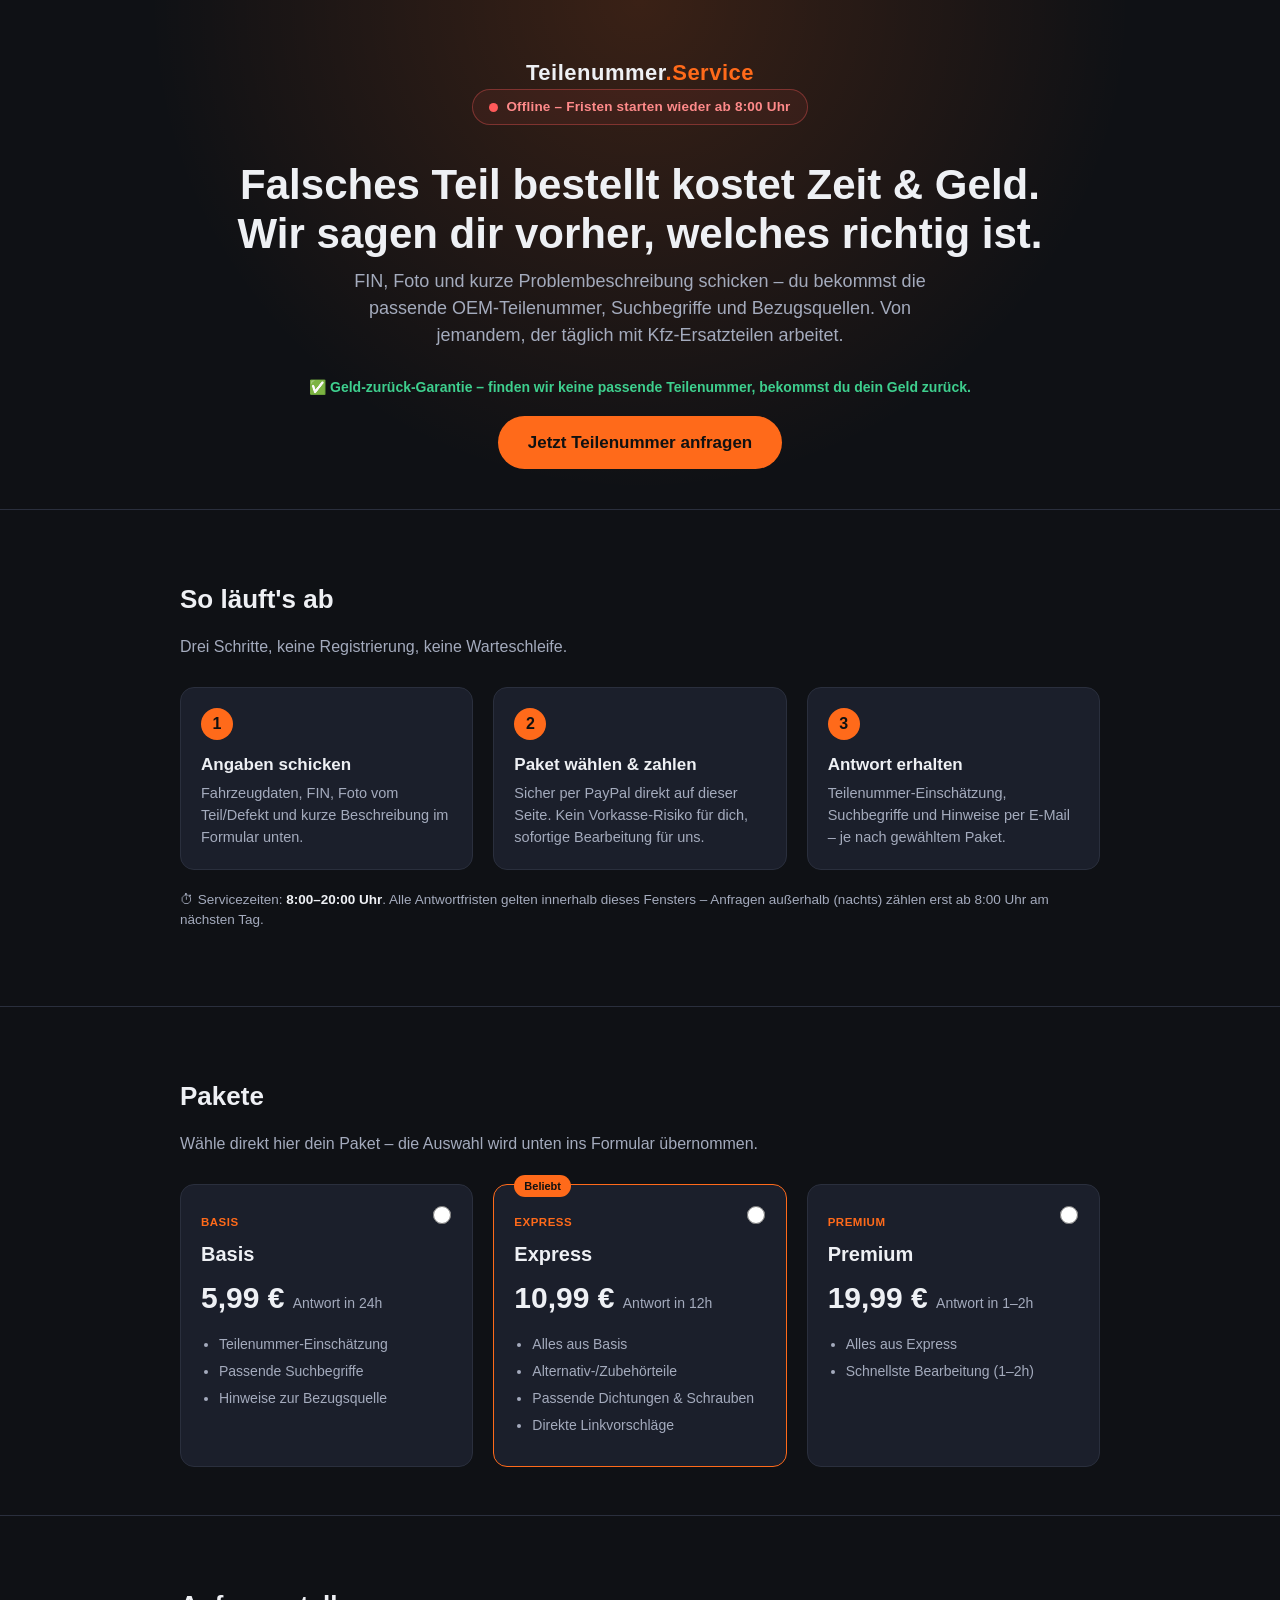
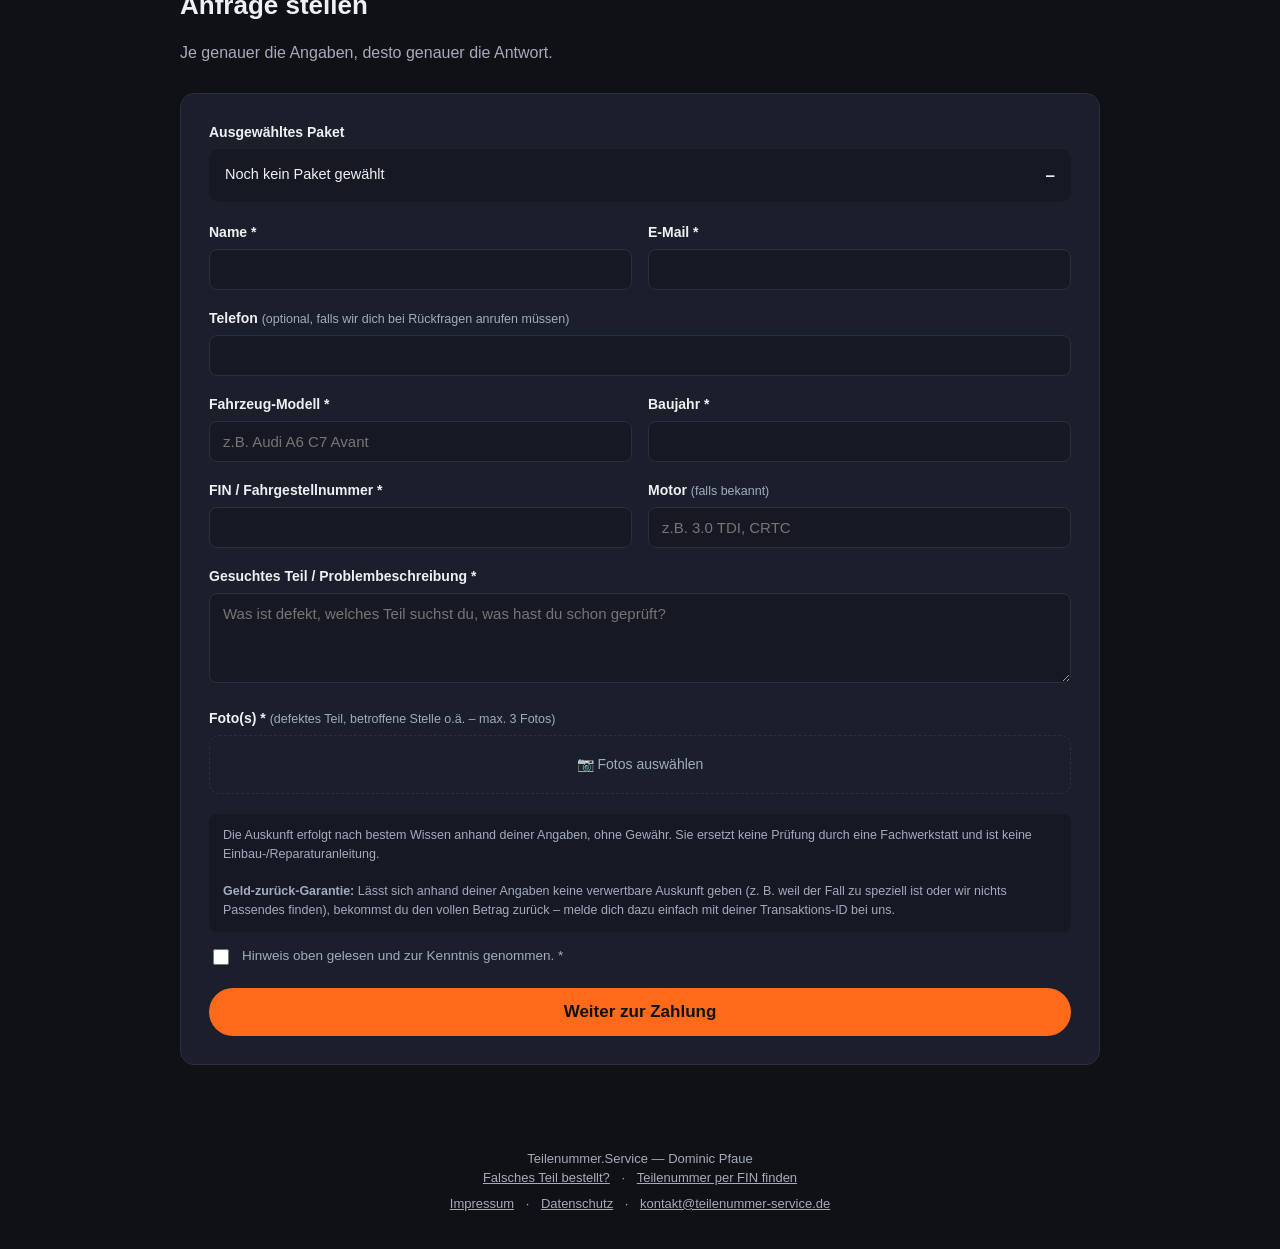
==== index.html @ 64b0e737 "Fix CLS: Status-Badge-Text sofort synchron setzen statt Platzhalter+Nachladen" ====
<!DOCTYPE html>
<html lang="de">
<head>
<meta charset="UTF-8">
<meta name="viewport" content="width=device-width, initial-scale=1.0">
<title>Kfz-Ersatzteilnummer finden per FIN & Foto | Teilenummer.Service</title>
<meta name="description" content="Falsches Teil bestellt? Schick FIN, Foto und Problembeschreibung – wir ermitteln deine passende Kfz-Ersatzteilnummer, ab 5,99€, mit Geld-zurück-Garantie.">
<link rel="canonical" href="https://teilenummer-service.de/">
<meta property="og:type" content="website">
<meta property="og:locale" content="de_DE">
<meta property="og:url" content="https://teilenummer-service.de/">
<meta property="og:title" content="Kfz-Ersatzteilnummer finden per FIN & Foto | Teilenummer.Service">
<meta property="og:description" content="Falsches Teil bestellt? Schick FIN, Foto und Problembeschreibung – wir ermitteln deine passende Kfz-Ersatzteilnummer, ab 5,99€, mit Geld-zurück-Garantie.">
<script type="application/ld+json">
{
  "@context": "https://schema.org",
  "@type": "Service",
  "serviceType": "Kfz-Ersatzteilnummer-Beratung",
  "name": "Teilenummer.Service",
  "description": "Ermittlung der passenden Kfz-Ersatzteilnummer anhand Fahrgestellnummer (FIN), Foto und Problembeschreibung.",
  "provider": {
    "@type": "Organization",
    "name": "Teilenummer.Service",
    "url": "https://teilenummer-service.de/",
    "email": "kontakt@teilenummer-service.de"
  },
  "areaServed": "DE",
  "audience": {
    "@type": "Audience",
    "audienceType": "Fahrzeughalter, Hobbyschrauber, Werkstätten"
  },
  "offers": [
    {
      "@type": "Offer",
      "name": "Basis",
      "price": "5.99",
      "priceCurrency": "EUR",
      "description": "Teilenummer-Einschätzung, Suchbegriffe, Hinweise zur Bezugsquelle. Antwort in 24h."
    },
    {
      "@type": "Offer",
      "name": "Express",
      "price": "10.99",
      "priceCurrency": "EUR",
      "description": "Zusätzlich Alternativ-/Zubehörteile, passende Dichtungen & Schrauben, Linkvorschläge. Antwort in 12h."
    },
    {
      "@type": "Offer",
      "name": "Premium",
      "price": "19.99",
      "priceCurrency": "EUR",
      "description": "Wie Express, schnellste Bearbeitung in 1–2h."
    }
  ]
}
</script>
<style>
  :root{
    --bg:#0f1115; --bg-alt:#161923; --card:#1b1f2b; --border:#2a2f3d;
    --text:#eef0f4; --text-dim:#a4abbd; --accent:#ff6a1a; --accent-dark:#e35a10;
    --ok:#3ecf8e; --radius:14px;
    font-family:-apple-system,BlinkMacSystemFont,"Segoe UI",Roboto,Helvetica,Arial,sans-serif;
  }
  *{box-sizing:border-box;}
  html{scroll-behavior:smooth;}
  body{margin:0;background:var(--bg);color:var(--text);line-height:1.5;}
  a{color:var(--accent);}
  .wrap{max-width:960px;margin:0 auto;padding:0 20px;}
  header.hero{padding:56px 0 40px;text-align:center;background:
    radial-gradient(circle at 50% 0%, rgba(255,106,26,0.18), transparent 60%);}
  .logo{font-weight:800;font-size:22px;letter-spacing:.5px;}
  .logo span{color:var(--accent);}
  h1{font-size:clamp(28px,5vw,42px);margin:18px 0 10px;line-height:1.15;}
  .hero p.sub{color:var(--text-dim);font-size:18px;max-width:600px;margin:0 auto 28px;}
  .cta-btn{display:inline-block;background:var(--accent);color:#111;font-weight:700;
    padding:14px 30px;border-radius:999px;text-decoration:none;font-size:17px;
    border:none;cursor:pointer;transition:background .15s;}
  .cta-btn:hover{background:var(--accent-dark);}
  .status-badge{display:inline-flex;align-items:center;gap:8px;background:var(--bg-alt);
    border:1px solid var(--border);border-radius:999px;padding:7px 16px;font-size:13.5px;
    font-weight:700;margin-bottom:18px;letter-spacing:.2px;}
  .status-badge .dot{width:9px;height:9px;border-radius:50%;background:#666;flex-shrink:0;}
  .status-badge.online{color:var(--ok);border-color:rgba(62,207,142,.4);background:rgba(62,207,142,.08);}
  .status-badge.online .dot{background:var(--ok);box-shadow:0 0 0 3px rgba(62,207,142,.25);}
  .status-badge.offline{color:#ff8a8a;border-color:rgba(255,90,90,.35);background:rgba(255,90,90,.07);}
  .status-badge.offline .dot{background:#ff5a5a;}
  section{padding:48px 0;border-top:1px solid var(--border);}
  h2{font-size:26px;margin-bottom:6px;}
  .lead{color:var(--text-dim);margin-bottom:28px;}
  .steps{display:grid;grid-template-columns:repeat(3,1fr);gap:20px;}
  .step{background:var(--card);border:1px solid var(--border);border-radius:var(--radius);padding:20px;}
  .step .num{display:inline-flex;align-items:center;justify-content:center;width:32px;height:32px;
    border-radius:50%;background:var(--accent);color:#111;font-weight:800;margin-bottom:12px;}
  .step h3{margin:0 0 6px;font-size:17px;}
  .step p{margin:0;color:var(--text-dim);font-size:14.5px;}
  .pricing{display:grid;grid-template-columns:repeat(3,1fr);gap:20px;}
  .plan{background:var(--card);border:1px solid var(--border);border-radius:var(--radius);
    padding:24px 20px;cursor:pointer;position:relative;transition:border-color .15s,transform .1s;}
  .plan:hover{transform:translateY(-2px);}
  .plan.selected{border-color:var(--accent);box-shadow:0 0 0 1px var(--accent);}
  .plan input{position:absolute;top:18px;right:18px;width:18px;height:18px;accent-color:var(--accent);}
  .plan .badge{display:inline-block;font-size:11.5px;font-weight:700;color:var(--accent);
    text-transform:uppercase;letter-spacing:.5px;margin-bottom:8px;}
  .plan h3{margin:0 0 4px;font-size:20px;}
  .plan .price{font-size:30px;font-weight:800;margin:6px 0 14px;}
  .plan .price small{font-size:14px;font-weight:500;color:var(--text-dim);}
  .plan ul{margin:0;padding-left:18px;color:var(--text-dim);font-size:14px;}
  .plan ul li{margin-bottom:6px;}
  .plan.featured{border-color:var(--accent);}
  .plan .flag{position:absolute;top:-10px;left:20px;background:var(--accent);color:#111;
    font-size:11px;font-weight:800;padding:3px 10px;border-radius:999px;}

  form#reqform{background:var(--card);border:1px solid var(--border);border-radius:var(--radius);padding:28px;}
  .field{margin-bottom:18px;}
  .field label{display:block;font-size:14px;font-weight:600;margin-bottom:6px;}
  .field .hint{font-weight:400;color:var(--text-dim);font-size:12.5px;}
  .field input[type=text],.field input[type=email],.field input[type=tel],.field input[type=number],.field textarea{
    width:100%;background:var(--bg-alt);border:1px solid var(--border);border-radius:8px;
    color:var(--text);padding:11px 13px;font-size:15px;font-family:inherit;}
  .field textarea{min-height:90px;resize:vertical;}
  .grid2{display:grid;grid-template-columns:1fr 1fr;gap:16px;}
  .file-drop{border:1.5px dashed var(--border);border-radius:10px;padding:18px;text-align:center;
    color:var(--text-dim);font-size:14px;cursor:pointer;}
  .file-drop.has-files{border-color:var(--ok);color:var(--ok);}
  #photoInput{display:none;}
  .disclaimer{font-size:12.5px;color:var(--text-dim);background:var(--bg-alt);border-radius:8px;
    padding:12px 14px;margin:20px 0;}
  .ack-check{display:flex;align-items:flex-start;gap:10px;font-size:13.5px;color:var(--text-dim);margin:-6px 0 20px;cursor:pointer;}
  .ack-check input{margin-top:3px;width:16px;height:16px;accent-color:var(--accent);flex-shrink:0;cursor:pointer;}
  .selected-plan-bar{display:flex;justify-content:space-between;align-items:center;
    background:var(--bg-alt);border-radius:10px;padding:14px 16px;margin-bottom:20px;font-size:14.5px;}
  .selected-plan-bar strong{font-size:17px;}
  #stage2{display:none;background:var(--card);border:1px solid var(--border);border-radius:var(--radius);
    padding:28px;text-align:center;}
  #stage2 .sum{font-size:18px;margin-bottom:22px;}
  #paypal-btn-container{max-width:380px;margin:0 auto;}
  .back-link{display:inline-block;margin-top:16px;font-size:14px;color:var(--text-dim);cursor:pointer;}
  #confirmation{display:none;background:var(--card);border:1px solid var(--ok);border-radius:var(--radius);
    padding:28px;text-align:center;}
  #confirmation h3{color:var(--ok);}
  #errorBox{display:none;background:#3a1a1a;border:1px solid #a33;color:#ffb4b4;border-radius:8px;
    padding:12px 14px;margin-bottom:16px;font-size:14px;}
  footer{padding:36px 0;text-align:center;color:var(--text-dim);font-size:13px;}
  footer a{color:var(--text-dim);margin:0 8px;}
  @media (max-width:760px){
    .steps,.pricing,.grid2{grid-template-columns:1fr;}
  }
</style>
</head>
<body>

<header class="hero">
  <div class="wrap">
    <div class="logo">Teilenummer<span>.Service</span></div>
    <div id="statusBadge" class="status-badge"><span class="dot"></span><span id="statusText">Status wird geprüft…</span></div>    <script>(function(){var h=parseInt(new Intl.DateTimeFormat('de-DE',{timeZone:'Europe/Berlin',hour:'2-digit',hour12:false}).format(new Date()),10);var o=h>=8&&h<20;var b=document.getElementById('statusBadge');var t=document.getElementById('statusText');if(b&&t){b.classList.toggle('online',o);b.classList.toggle('offline',!o);t.textContent=o?'Live – wir bearbeiten gerade Anfragen':'Offline – Fristen starten wieder ab 8:00 Uhr';}})();</script>
    <h1>Falsches Teil bestellt kostet Zeit &amp; Geld.<br>Wir sagen dir vorher, welches richtig ist.</h1>
    <p class="sub">FIN, Foto und kurze Problembeschreibung schicken – du bekommst die passende OEM-Teilenummer, Suchbegriffe und Bezugsquellen. Von jemandem, der täglich mit Kfz-Ersatzteilen arbeitet.</p>
    <p style="color:var(--ok);font-weight:600;font-size:14px;margin:0 0 18px;">✅ Geld-zurück-Garantie – finden wir keine passende Teilenummer, bekommst du dein Geld zurück.</p>
    <a href="#anfrage" class="cta-btn">Jetzt Teilenummer anfragen</a>
  </div>
</header>

<section id="ablauf">
  <div class="wrap">
    <h2>So läuft's ab</h2>
    <p class="lead">Drei Schritte, keine Registrierung, keine Warteschleife.</p>
    <div class="steps">
      <div class="step"><div class="num">1</div><h3>Angaben schicken</h3>
        <p>Fahrzeugdaten, FIN, Foto vom Teil/Defekt und kurze Beschreibung im Formular unten.</p></div>
      <div class="step"><div class="num">2</div><h3>Paket wählen &amp; zahlen</h3>
        <p>Sicher per PayPal direkt auf dieser Seite. Kein Vorkasse-Risiko für dich, sofortige Bearbeitung für uns.</p></div>
      <div class="step"><div class="num">3</div><h3>Antwort erhalten</h3>
        <p>Teilenummer-Einschätzung, Suchbegriffe und Hinweise per E-Mail – je nach gewähltem Paket.</p></div>
    </div>
    <p class="lead" style="margin-top:20px;font-size:13.5px;">
      ⏱ Servicezeiten: <strong style="color:var(--text)">8:00–20:00 Uhr</strong>. Alle Antwortfristen gelten innerhalb dieses Fensters – Anfragen außerhalb (nachts) zählen erst ab 8:00 Uhr am nächsten Tag.
    </p>
  </div>
</section>

<section id="pakete">
  <div class="wrap">
    <h2>Pakete</h2>
    <p class="lead">Wähle direkt hier dein Paket – die Auswahl wird unten ins Formular übernommen.</p>
    <div class="pricing" id="pricingCards">
      <label class="plan" data-plan="basis" data-price="5.99">
        <input type="radio" name="planRadio" value="basis">
        <span class="badge">Basis</span>
        <h3>Basis</h3>
        <div class="price">5,99&nbsp;€ <small>Antwort in 24h</small></div>
        <ul>
          <li>Teilenummer-Einschätzung</li>
          <li>Passende Suchbegriffe</li>
          <li>Hinweise zur Bezugsquelle</li>
        </ul>
      </label>
      <label class="plan featured" data-plan="express" data-price="10.99">
        <div class="flag">Beliebt</div>
        <input type="radio" name="planRadio" value="express">
        <span class="badge">Express</span>
        <h3>Express</h3>
        <div class="price">10,99&nbsp;€ <small>Antwort in 12h</small></div>
        <ul>
          <li>Alles aus Basis</li>
          <li>Alternativ-/Zubehörteile</li>
          <li>Passende Dichtungen &amp; Schrauben</li>
          <li>Direkte Linkvorschläge</li>
        </ul>
      </label>
      <label class="plan" data-plan="premium" data-price="19.99">
        <input type="radio" name="planRadio" value="premium">
        <span class="badge">Premium</span>
        <h3>Premium</h3>
        <div class="price">19,99&nbsp;€ <small>Antwort in 1–2h</small></div>
        <ul>
          <li>Alles aus Express</li>
          <li>Schnellste Bearbeitung (1–2h)</li>
        </ul>
      </label>
    </div>
  </div>
</section>

<section id="anfrage">
  <div class="wrap">
    <h2>Anfrage stellen</h2>
    <p class="lead">Je genauer die Angaben, desto genauer die Antwort.</p>

    <div id="errorBox"></div>

    <form id="reqform">
      <div id="stage1">
        <div class="field">
          <label>Ausgewähltes Paket</label>
          <div class="selected-plan-bar">
            <span id="planNameDisplay">Noch kein Paket gewählt</span>
            <strong id="planPriceDisplay">–</strong>
          </div>
        </div>

        <div class="grid2">
          <div class="field">
            <label>Name *</label>
            <input type="text" id="f_name" required>
          </div>
          <div class="field">
            <label>E-Mail *</label>
            <input type="email" id="f_email" required>
          </div>
        </div>

        <div class="field">
          <label>Telefon <span class="hint">(optional, falls wir dich bei Rückfragen anrufen müssen)</span></label>
          <input type="tel" id="f_phone">
        </div>

        <div class="grid2">
          <div class="field">
            <label>Fahrzeug-Modell *</label>
            <input type="text" id="f_model" placeholder="z.B. Audi A6 C7 Avant" required>
          </div>
          <div class="field">
            <label>Baujahr *</label>
            <input type="text" id="f_year" required>
          </div>
        </div>

        <div class="grid2">
          <div class="field">
            <label>FIN / Fahrgestellnummer *</label>
            <input type="text" id="f_vin" maxlength="17" style="text-transform:uppercase" required>
          </div>
          <div class="field">
            <label>Motor <span class="hint">(falls bekannt)</span></label>
            <input type="text" id="f_engine" placeholder="z.B. 3.0 TDI, CRTC">
          </div>
        </div>

        <div class="field">
          <label>Gesuchtes Teil / Problembeschreibung *</label>
          <textarea id="f_problem" placeholder="Was ist defekt, welches Teil suchst du, was hast du schon geprüft?" required></textarea>
        </div>

        <div class="field">
          <label>Foto(s) * <span class="hint">(defektes Teil, betroffene Stelle o.ä. – max. 3 Fotos)</span></label>
          <div class="file-drop" id="fileDrop">📷 Fotos auswählen</div>
          <input type="file" id="photoInput" accept="image/*" multiple>
        </div>

        <div class="disclaimer">
          Die Auskunft erfolgt nach bestem Wissen anhand deiner Angaben, ohne Gewähr. Sie ersetzt keine Prüfung durch eine Fachwerkstatt und ist keine Einbau-/Reparaturanleitung.<br><br>
          <strong>Geld-zurück-Garantie:</strong> Lässt sich anhand deiner Angaben keine verwertbare Auskunft geben (z.&nbsp;B. weil der Fall zu speziell ist oder wir nichts Passendes finden), bekommst du den vollen Betrag zurück – melde dich dazu einfach mit deiner Transaktions-ID bei uns.
        </div>

        <label class="ack-check">
          <input type="checkbox" id="f_ack" required>
          <span>Hinweis oben gelesen und zur Kenntnis genommen. *</span>
        </label>

        <button type="button" id="toStage2" class="cta-btn" style="width:100%">Weiter zur Zahlung</button>
      </div>

      <div id="stage2">
        <div class="sum">Paket <strong id="s2plan"></strong> — <strong id="s2price"></strong></div>
        <div id="paypal-btn-container"></div>
        <div class="back-link" id="backToForm">← zurück zum Formular</div>
      </div>
    </form>

    <div id="confirmation">
      <h3>✅ Zahlung erhalten, Anfrage ist bei uns eingegangen</h3>
      <p id="confirmText"></p>
      <p style="color:var(--text-dim);font-size:13px">
        Bitte diese Seite als Beleg speichern (Screenshot). Falls du innerhalb der Frist nichts hörst,
        melde dich mit deiner Transaktions-ID per E-Mail bei uns.
      </p>
    </div>
  </div>
</section>

<footer>
  <div class="wrap">
    <div>Teilenummer.Service — Dominic Pfaue</div>
    <div style="margin-bottom:6px;"><a href="ratgeber-falsches-teil-bestellt.html">Falsches Teil bestellt?</a> · <a href="ratgeber-teilenummer-per-fin-finden.html">Teilenummer per FIN finden</a></div>
    <div><a href="impressum.html">Impressum</a> · <a href="datenschutz.html">Datenschutz</a> · <a href="mailto:kontakt@teilenummer-service.de">kontakt@teilenummer-service.de</a></div>
  </div>
</footer>

<script src="https://www.paypal.com/sdk/js?client-id=BAAsjVXxgdQBDmmix0nPcFfvPWdEdysRrlNo1NUGm29-Db1CYm8RUYOWF1LtGmYuGYv70AgUrjaHHSVO_o&currency=EUR"></script>
<script>
/* ============ KONFIGURATION – hier eintragen ============ */
const APPS_SCRIPT_URL = "https://script.google.com/macros/s/AKfycbz5uEEaTn5Pe-ec-33u-pvSRlJCKSAYdsRV3CgDyBfdfGwoHiEGjb46DXZIARyjO293aA/exec";
/* =========================================================== */

const PLAN_LABELS = { basis: "Basis (24h)", express: "Express (12h)", premium: "Premium (1–2h)" };
let selectedPlan = null;
let photoDataUrls = [];

// --- Live/Offline-Status je nach Servicezeiten (8–20 Uhr, feste deutsche Zeitzone) ---
function updateStatusBadge() {
  const badge = document.getElementById('statusBadge');
  const text = document.getElementById('statusText');
  const hour = parseInt(
    new Intl.DateTimeFormat('de-DE', { timeZone: 'Europe/Berlin', hour: '2-digit', hour12: false }).format(new Date()),
    10
  );
  const online = hour >= 8 && hour < 20;
  badge.classList.toggle('online', online);
  badge.classList.toggle('offline', !online);
  text.textContent = online
    ? 'Live – wir bearbeiten gerade Anfragen'
    : 'Offline – Fristen starten wieder ab 8:00 Uhr';
}
updateStatusBadge();
setInterval(updateStatusBadge, 60000);

// --- Paketwahl ---
document.querySelectorAll('.plan').forEach(card => {
  card.addEventListener('click', () => {
    document.querySelectorAll('.plan').forEach(c => c.classList.remove('selected'));
    card.classList.add('selected');
    card.querySelector('input[type=radio]').checked = true;
    selectedPlan = { key: card.dataset.plan, price: card.dataset.price };
    document.getElementById('planNameDisplay').textContent = PLAN_LABELS[selectedPlan.key];
    document.getElementById('planPriceDisplay').textContent = selectedPlan.price.replace('.', ',') + ' €';
  });
});

// --- Foto-Upload mit Client-seitiger Komprimierung ---
const fileDrop = document.getElementById('fileDrop');
const photoInput = document.getElementById('photoInput');
fileDrop.addEventListener('click', () => photoInput.click());

photoInput.addEventListener('change', async () => {
  const files = Array.from(photoInput.files).slice(0, 3);
  photoDataUrls = [];
  fileDrop.textContent = 'Fotos werden verarbeitet...';
  for (const file of files) {
    const compressed = await compressImage(file, 1400, 0.72);
    photoDataUrls.push(compressed);
  }
  fileDrop.textContent = `✅ ${photoDataUrls.length} Foto(s) ausgewählt`;
  fileDrop.classList.add('has-files');
});

function compressImage(file, maxDim, quality) {
  return new Promise((resolve, reject) => {
    const img = new Image();
    const reader = new FileReader();
    reader.onload = e => { img.src = e.target.result; };
    reader.onerror = reject;
    img.onload = () => {
      let { width, height } = img;
      if (width > maxDim || height > maxDim) {
        const scale = maxDim / Math.max(width, height);
        width = Math.round(width * scale);
        height = Math.round(height * scale);
      }
      const canvas = document.createElement('canvas');
      canvas.width = width; canvas.height = height;
      canvas.getContext('2d').drawImage(img, 0, 0, width, height);
      resolve(canvas.toDataURL('image/jpeg', quality));
    };
    reader.readAsDataURL(file);
  });
}

// --- Validierung + Stage-Wechsel ---
const form = document.getElementById('reqform');
const errorBox = document.getElementById('errorBox');

document.getElementById('toStage2').addEventListener('click', () => {
  errorBox.style.display = 'none';
  if (!selectedPlan) return showError('Bitte zuerst oben ein Paket auswählen.');
  if (!form.checkValidity()) { form.reportValidity(); return; }
  if (photoDataUrls.length === 0) return showError('Bitte mindestens ein Foto hochladen.');

  document.getElementById('stage1').style.display = 'none';
  document.getElementById('stage2').style.display = 'block';
  document.getElementById('s2plan').textContent = PLAN_LABELS[selectedPlan.key];
  document.getElementById('s2price').textContent = selectedPlan.price.replace('.', ',') + ' €';
  renderPaypalButton();
});

document.getElementById('backToForm').addEventListener('click', () => {
  document.getElementById('stage2').style.display = 'none';
  document.getElementById('stage1').style.display = 'block';
  document.getElementById('paypal-btn-container').innerHTML = '';
});

function showError(msg) {
  errorBox.textContent = msg;
  errorBox.style.display = 'block';
  errorBox.scrollIntoView({ behavior: 'smooth', block: 'center' });
}

// --- PayPal Button ---
let paypalRendered = false;
function renderPaypalButton() {
  if (paypalRendered) return;
  paypalRendered = true;
  paypal.Buttons({
    style: { layout: 'vertical', color: 'gold', shape: 'pill', label: 'pay' },
    createOrder: (data, actions) => actions.order.create({
      purchase_units: [{
        amount: { value: selectedPlan.price, currency_code: 'EUR' },
        description: 'Teilenummer.Service – Paket ' + PLAN_LABELS[selectedPlan.key]
      }]
    }),
    onApprove: async (data, actions) => {
      const order = await actions.order.capture();
      await submitRequest(order);
    },
    onError: (err) => {
      console.error(err);
      showError('Bei der Zahlung ist ein Fehler aufgetreten. Bitte versuch es erneut.');
    }
  }).render('#paypal-btn-container');
}

// --- Übermittlung ans Backend (Google Apps Script) ---
async function submitRequest(order) {
  const payload = {
    timestamp: new Date().toISOString(),
    plan: selectedPlan.key,
    price: selectedPlan.price,
    name: document.getElementById('f_name').value,
    email: document.getElementById('f_email').value,
    phone: document.getElementById('f_phone').value,
    model: document.getElementById('f_model').value,
    year: document.getElementById('f_year').value,
    vin: document.getElementById('f_vin').value,
    engine: document.getElementById('f_engine').value,
    problem: document.getElementById('f_problem').value,
    photos: photoDataUrls,
    paypalOrderId: order.id,
    paypalPayerEmail: (order.payer && order.payer.email_address) || ''
  };

  try {
    // no-cors: Apps Script sendet keine CORS-Header zurück, wir können die Antwort
    // nicht lesen, aber der Request kommt an und wird serverseitig verarbeitet.
    await fetch(APPS_SCRIPT_URL, {
      method: 'POST',
      mode: 'no-cors',
      headers: { 'Content-Type': 'text/plain;charset=utf-8' },
      body: JSON.stringify(payload)
    });
  } catch (e) {
    console.error('Übertragung an Backend fehlgeschlagen', e);
  }

  document.getElementById('stage2').style.display = 'none';
  document.getElementById('confirmation').style.display = 'block';
  document.getElementById('confirmText').innerHTML =
    `Paket <strong>${PLAN_LABELS[selectedPlan.key]}</strong> · Transaktions-ID: <strong>${order.id}</strong><br>` +
    `Antwort geht an ${payload.email}.`;
  document.getElementById('confirmation').scrollIntoView({ behavior: 'smooth' });
}
</script>
<!-- Cloudflare Web Analytics --><script type='module' src='https://static.cloudflareinsights.com/beacon.min.js' data-cf-beacon='{"token": "d872927817e94946a4bc0a62241a03fe"}'></script><!-- End Cloudflare Web Analytics -->
</body>
</html>
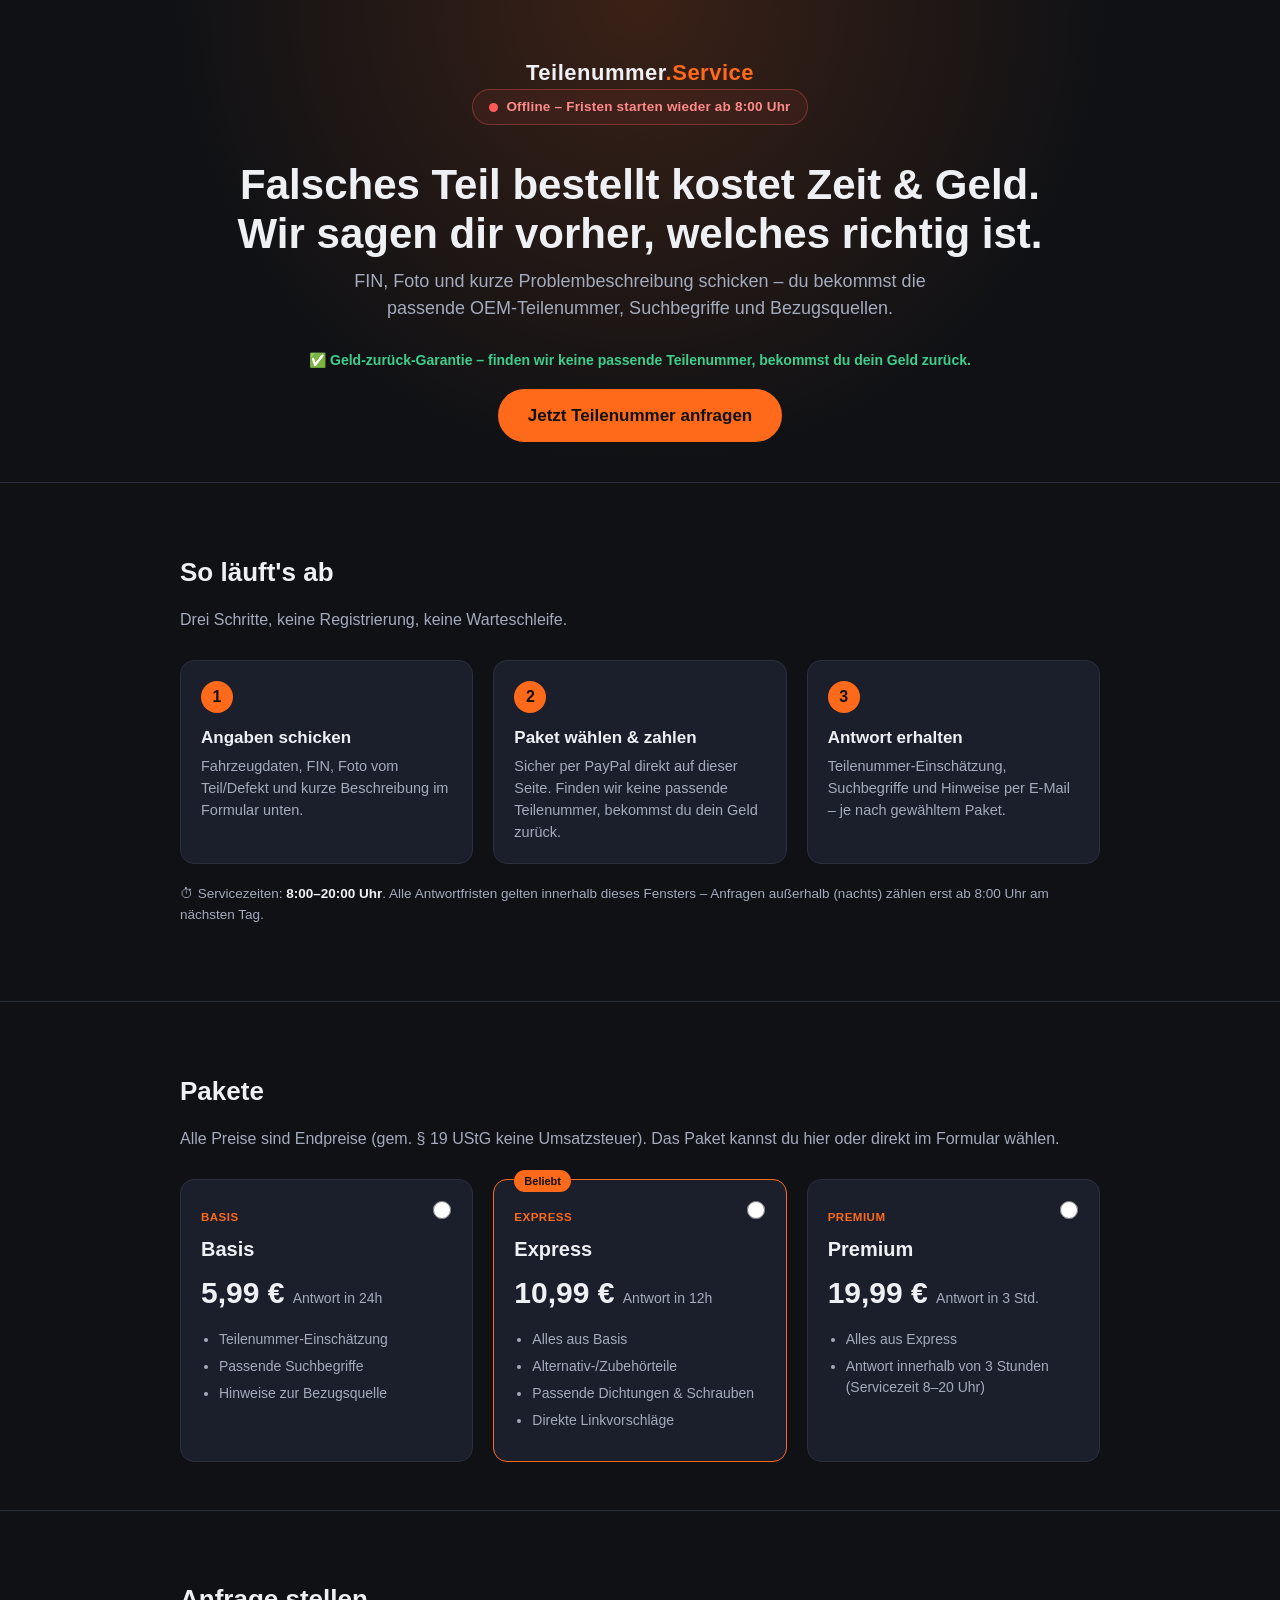
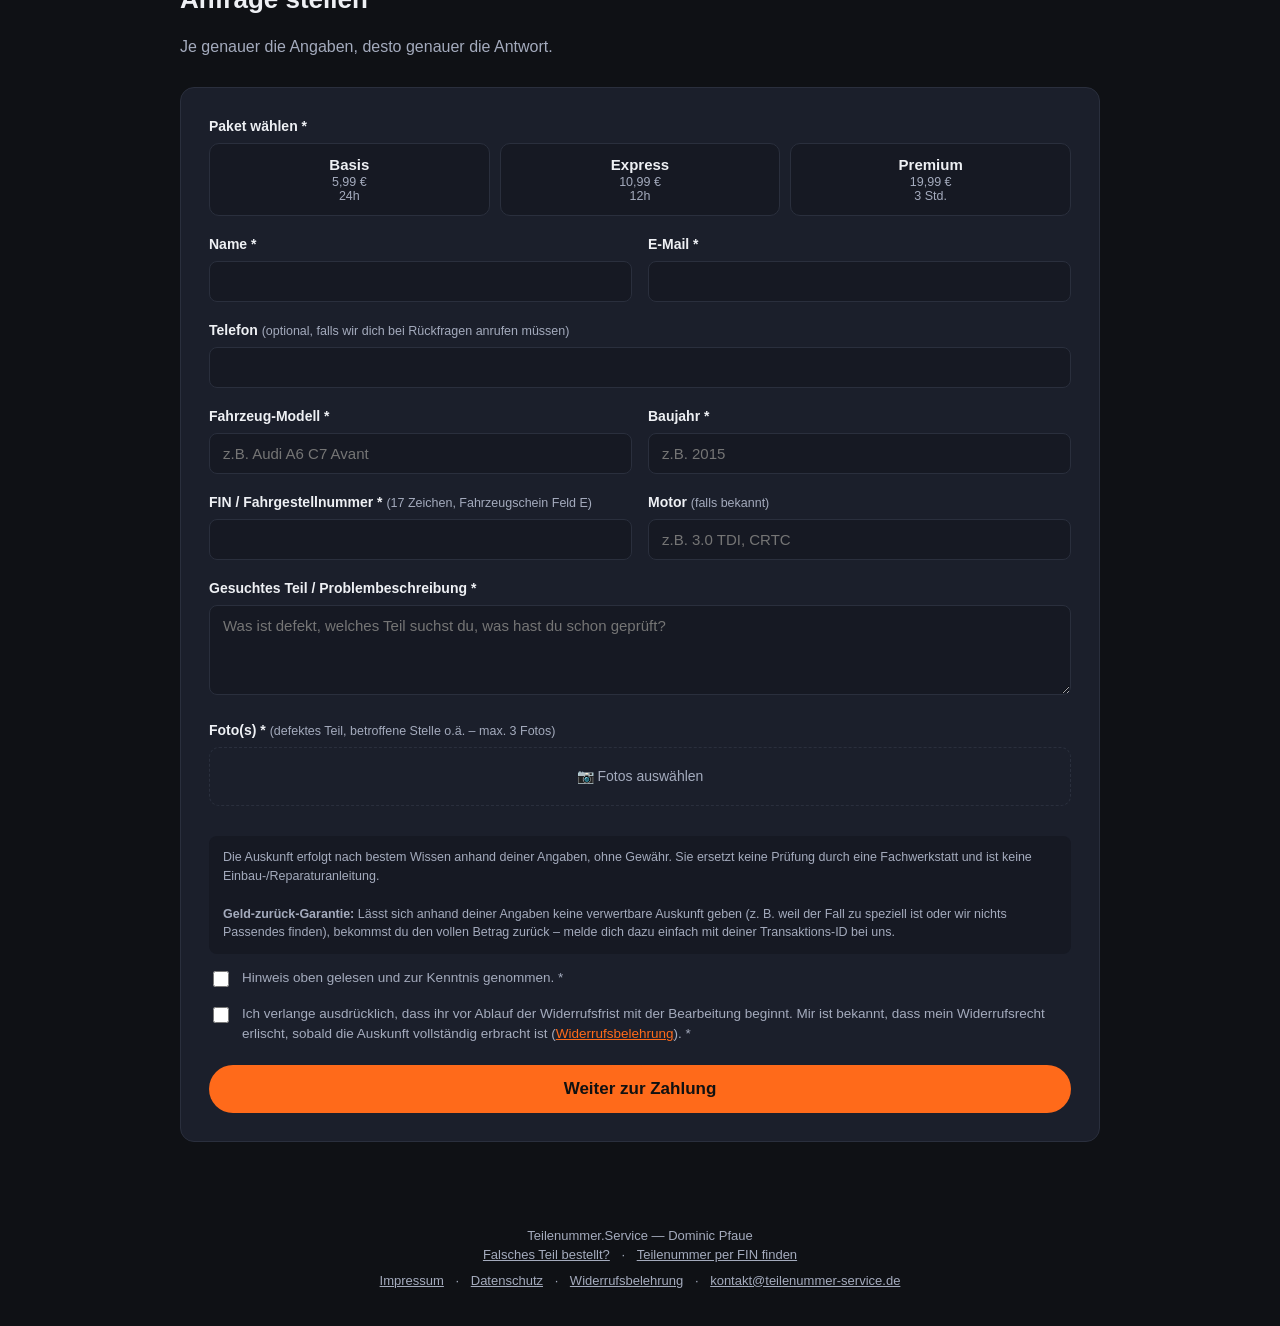
==== commit 6096bcdf: "Bugfixes + Paketwahl im Formular, Widerrufsbelehrung, Datenschutz/Impressum aktualisiert, Premium 3 " ====
--- a/index.html
+++ b/index.html
@@ -6,6 +6,8 @@
 <title>Kfz-Ersatzteilnummer finden per FIN & Foto | Teilenummer.Service</title>
 <meta name="description" content="Falsches Teil bestellt? Schick FIN, Foto und Problembeschreibung – wir ermitteln deine passende Kfz-Ersatzteilnummer, ab 5,99€, mit Geld-zurück-Garantie.">
 <link rel="canonical" href="https://teilenummer-service.de/">
+<link rel="icon" type="image/png" href="[data-uri]">
+<meta name="theme-color" content="#0f1115">
 <meta property="og:type" content="website">
 <meta property="og:locale" content="de_DE">
 <meta property="og:url" content="https://teilenummer-service.de/">
@@ -49,7 +51,7 @@
       "name": "Premium",
       "price": "19.99",
       "priceCurrency": "EUR",
-      "description": "Wie Express, schnellste Bearbeitung in 1–2h."
+      "description": "Wie Express, Antwort innerhalb von 3 Stunden (Servicezeit 8–20 Uhr)."
     }
   ]
 }
@@ -140,10 +142,28 @@
   #confirmation h3{color:var(--ok);}
   #errorBox{display:none;background:#3a1a1a;border:1px solid #a33;color:#ffb4b4;border-radius:8px;
     padding:12px 14px;margin-bottom:16px;font-size:14px;}
+  .plan-picker{display:grid;grid-template-columns:repeat(3,1fr);gap:10px;}
+  .pp{background:var(--bg-alt);border:1.5px solid var(--border);border-radius:10px;color:var(--text);
+    padding:12px 8px;cursor:pointer;font-family:inherit;text-align:center;transition:border-color .15s;}
+  .pp b{display:block;font-size:15px;}
+  .pp span{display:block;font-size:12.5px;color:var(--text-dim);margin-top:2px;}
+  .pp.selected{border-color:var(--accent);box-shadow:0 0 0 1px var(--accent);background:rgba(255,106,26,.08);}
+  .pp:focus-visible{outline:2px solid var(--accent);outline-offset:2px;}
+  .field.need .plan-picker{outline:2px solid #a33;outline-offset:4px;border-radius:10px;}
+  .thumbs{display:flex;gap:10px;flex-wrap:wrap;margin-top:10px;}
+  .thumb{position:relative;width:84px;height:84px;border-radius:8px;overflow:hidden;border:1px solid var(--border);}
+  .thumb img{width:100%;height:100%;object-fit:cover;display:block;}
+  .thumb button{position:absolute;top:3px;right:3px;width:24px;height:24px;border-radius:50%;border:none;
+    background:rgba(0,0,0,.7);color:#fff;font-size:15px;line-height:24px;cursor:pointer;padding:0;}
+  .photo-note{font-size:12.5px;color:var(--text-dim);margin-top:6px;}
+  .photo-note.warn{color:#ffb4b4;}
+  .s2-note{font-size:13px;color:var(--text-dim);max-width:420px;margin:0 auto 18px;}
+  #stage2{border:none;padding:0;background:none;}
   footer{padding:36px 0;text-align:center;color:var(--text-dim);font-size:13px;}
   footer a{color:var(--text-dim);margin:0 8px;}
   @media (max-width:760px){
     .steps,.pricing,.grid2{grid-template-columns:1fr;}
+    form#reqform{padding:20px 16px;}
   }
 </style>
 </head>
@@ -154,7 +174,7 @@
     <div class="logo">Teilenummer<span>.Service</span></div>
     <div id="statusBadge" class="status-badge"><span class="dot"></span><span id="statusText">Status wird geprüft…</span></div>    <script>(function(){var h=parseInt(new Intl.DateTimeFormat('de-DE',{timeZone:'Europe/Berlin',hour:'2-digit',hour12:false}).format(new Date()),10);var o=h>=8&&h<20;var b=document.getElementById('statusBadge');var t=document.getElementById('statusText');if(b&&t){b.classList.toggle('online',o);b.classList.toggle('offline',!o);t.textContent=o?'Live – wir bearbeiten gerade Anfragen':'Offline – Fristen starten wieder ab 8:00 Uhr';}})();</script>
     <h1>Falsches Teil bestellt kostet Zeit &amp; Geld.<br>Wir sagen dir vorher, welches richtig ist.</h1>
-    <p class="sub">FIN, Foto und kurze Problembeschreibung schicken – du bekommst die passende OEM-Teilenummer, Suchbegriffe und Bezugsquellen. Von jemandem, der täglich mit Kfz-Ersatzteilen arbeitet.</p>
+    <p class="sub">FIN, Foto und kurze Problembeschreibung schicken – du bekommst die passende OEM-Teilenummer, Suchbegriffe und Bezugsquellen.</p>
     <p style="color:var(--ok);font-weight:600;font-size:14px;margin:0 0 18px;">✅ Geld-zurück-Garantie – finden wir keine passende Teilenummer, bekommst du dein Geld zurück.</p>
     <a href="#anfrage" class="cta-btn">Jetzt Teilenummer anfragen</a>
   </div>
@@ -168,7 +188,7 @@
       <div class="step"><div class="num">1</div><h3>Angaben schicken</h3>
         <p>Fahrzeugdaten, FIN, Foto vom Teil/Defekt und kurze Beschreibung im Formular unten.</p></div>
       <div class="step"><div class="num">2</div><h3>Paket wählen &amp; zahlen</h3>
-        <p>Sicher per PayPal direkt auf dieser Seite. Kein Vorkasse-Risiko für dich, sofortige Bearbeitung für uns.</p></div>
+        <p>Sicher per PayPal direkt auf dieser Seite. Finden wir keine passende Teilenummer, bekommst du dein Geld zurück.</p></div>
       <div class="step"><div class="num">3</div><h3>Antwort erhalten</h3>
         <p>Teilenummer-Einschätzung, Suchbegriffe und Hinweise per E-Mail – je nach gewähltem Paket.</p></div>
     </div>
@@ -181,7 +201,7 @@
 <section id="pakete">
   <div class="wrap">
     <h2>Pakete</h2>
-    <p class="lead">Wähle direkt hier dein Paket – die Auswahl wird unten ins Formular übernommen.</p>
+    <p class="lead">Alle Preise sind Endpreise (gem. §&nbsp;19 UStG keine Umsatzsteuer). Das Paket kannst du hier oder direkt im Formular wählen.</p>
     <div class="pricing" id="pricingCards">
       <label class="plan" data-plan="basis" data-price="5.99">
         <input type="radio" name="planRadio" value="basis">
@@ -211,10 +231,10 @@
         <input type="radio" name="planRadio" value="premium">
         <span class="badge">Premium</span>
         <h3>Premium</h3>
-        <div class="price">19,99&nbsp;€ <small>Antwort in 1–2h</small></div>
+        <div class="price">19,99&nbsp;€ <small>Antwort in 3&nbsp;Std.</small></div>
         <ul>
           <li>Alles aus Express</li>
-          <li>Schnellste Bearbeitung (1–2h)</li>
+          <li>Antwort innerhalb von 3 Stunden (Servicezeit 8–20 Uhr)</li>
         </ul>
       </label>
     </div>
@@ -230,28 +250,29 @@
 
     <form id="reqform">
       <div id="stage1">
-        <div class="field">
-          <label>Ausgewähltes Paket</label>
-          <div class="selected-plan-bar">
-            <span id="planNameDisplay">Noch kein Paket gewählt</span>
-            <strong id="planPriceDisplay">–</strong>
+        <div class="field" id="planField">
+          <label>Paket wählen *</label>
+          <div class="plan-picker" id="planPicker" role="radiogroup" aria-label="Paket">
+            <button type="button" class="pp" data-plan="basis" role="radio" aria-checked="false"><b>Basis</b><span>5,99&nbsp;€<br>24h</span></button>
+            <button type="button" class="pp" data-plan="express" role="radio" aria-checked="false"><b>Express</b><span>10,99&nbsp;€<br>12h</span></button>
+            <button type="button" class="pp" data-plan="premium" role="radio" aria-checked="false"><b>Premium</b><span>19,99&nbsp;€<br>3&nbsp;Std.</span></button>
           </div>
         </div>
 
         <div class="grid2">
           <div class="field">
             <label>Name *</label>
-            <input type="text" id="f_name" required>
+            <input type="text" id="f_name" autocomplete="name" required>
           </div>
           <div class="field">
             <label>E-Mail *</label>
-            <input type="email" id="f_email" required>
+            <input type="email" id="f_email" autocomplete="email" required>
           </div>
         </div>
 
         <div class="field">
           <label>Telefon <span class="hint">(optional, falls wir dich bei Rückfragen anrufen müssen)</span></label>
-          <input type="tel" id="f_phone">
+          <input type="tel" id="f_phone" autocomplete="tel">
         </div>
 
         <div class="grid2">
@@ -261,14 +282,14 @@
           </div>
           <div class="field">
             <label>Baujahr *</label>
-            <input type="text" id="f_year" required>
+            <input type="text" id="f_year" inputmode="numeric" maxlength="4" pattern="(19|20)[0-9]{2}" title="Bitte 4-stelliges Baujahr eingeben, z.B. 2015" placeholder="z.B. 2015" required>
           </div>
         </div>
 
         <div class="grid2">
           <div class="field">
-            <label>FIN / Fahrgestellnummer *</label>
-            <input type="text" id="f_vin" maxlength="17" style="text-transform:uppercase" required>
+            <label>FIN / Fahrgestellnummer * <span class="hint">(17 Zeichen, Fahrzeugschein Feld E)</span></label>
+            <input type="text" id="f_vin" maxlength="17" minlength="17" pattern="[A-HJ-NPR-Za-hj-npr-z0-9]{17}" title="Die FIN hat genau 17 Zeichen (Buchstaben I, O und Q kommen nicht vor). Du findest sie im Fahrzeugschein unter Feld E." autocomplete="off" autocapitalize="characters" spellcheck="false" style="text-transform:uppercase" required>
           </div>
           <div class="field">
             <label>Motor <span class="hint">(falls bekannt)</span></label>
@@ -283,8 +304,10 @@
 
         <div class="field">
           <label>Foto(s) * <span class="hint">(defektes Teil, betroffene Stelle o.ä. – max. 3 Fotos)</span></label>
-          <div class="file-drop" id="fileDrop">📷 Fotos auswählen</div>
+          <div class="file-drop" id="fileDrop" role="button" tabindex="0">📷 Fotos auswählen</div>
           <input type="file" id="photoInput" accept="image/*" multiple>
+          <div class="thumbs" id="thumbs"></div>
+          <div class="photo-note" id="photoNote"></div>
         </div>
 
         <div class="disclaimer">
@@ -297,11 +320,17 @@
           <span>Hinweis oben gelesen und zur Kenntnis genommen. *</span>
         </label>
 
+        <label class="ack-check">
+          <input type="checkbox" id="f_widerruf" required>
+          <span>Ich verlange ausdrücklich, dass ihr vor Ablauf der Widerrufsfrist mit der Bearbeitung beginnt. Mir ist bekannt, dass mein Widerrufsrecht erlischt, sobald die Auskunft vollständig erbracht ist (<a href="widerruf.html" target="_blank" rel="noopener">Widerrufsbelehrung</a>). *</span>
+        </label>
+
         <button type="button" id="toStage2" class="cta-btn" style="width:100%">Weiter zur Zahlung</button>
       </div>
 
       <div id="stage2">
         <div class="sum">Paket <strong id="s2plan"></strong> — <strong id="s2price"></strong></div>
+        <p class="s2-note">Endpreis, gem. §&nbsp;19 UStG ohne Umsatzsteuer. Mit Klick auf <strong>„Jetzt kaufen“</strong> bestellst du die Auskunft zahlungspflichtig. Du bekommst direkt danach eine Bestätigung per E-Mail.</p>
         <div id="paypal-btn-container"></div>
         <div class="back-link" id="backToForm">← zurück zum Formular</div>
       </div>
@@ -311,8 +340,8 @@
       <h3>✅ Zahlung erhalten, Anfrage ist bei uns eingegangen</h3>
       <p id="confirmText"></p>
       <p style="color:var(--text-dim);font-size:13px">
-        Bitte diese Seite als Beleg speichern (Screenshot). Falls du innerhalb der Frist nichts hörst,
-        melde dich mit deiner Transaktions-ID per E-Mail bei uns.
+        Eine Bestätigung mit allen Angaben geht gleich an deine E-Mail-Adresse (bitte auch im Spam-Ordner schauen).
+        Falls du innerhalb der Frist nichts hörst, melde dich mit deiner Transaktions-ID per E-Mail bei uns.
       </p>
     </div>
   </div>
@@ -322,79 +351,150 @@
   <div class="wrap">
     <div>Teilenummer.Service — Dominic Pfaue</div>
     <div style="margin-bottom:6px;"><a href="ratgeber-falsches-teil-bestellt.html">Falsches Teil bestellt?</a> · <a href="ratgeber-teilenummer-per-fin-finden.html">Teilenummer per FIN finden</a></div>
-    <div><a href="impressum.html">Impressum</a> · <a href="datenschutz.html">Datenschutz</a> · <a href="mailto:kontakt@teilenummer-service.de">kontakt@teilenummer-service.de</a></div>
+    <div><a href="impressum.html">Impressum</a> · <a href="datenschutz.html">Datenschutz</a> · <a href="widerruf.html">Widerrufsbelehrung</a> · <a href="mailto:kontakt@teilenummer-service.de">kontakt@teilenummer-service.de</a></div>
   </div>
 </footer>
 
-<script src="https://www.paypal.com/sdk/js?client-id=BAAsjVXxgdQBDmmix0nPcFfvPWdEdysRrlNo1NUGm29-Db1CYm8RUYOWF1LtGmYuGYv70AgUrjaHHSVO_o&currency=EUR"></script>
+<script src="https://www.paypal.com/sdk/js?client-id=BAAsjVXxgdQBDmmix0nPcFfvPWdEdysRrlNo1NUGm29-Db1CYm8RUYOWF1LtGmYuGYv70AgUrjaHHSVO_o&currency=EUR&locale=de_DE"></script>
 <script>
-/* ============ KONFIGURATION – hier eintragen ============ */
+/* ============ KONFIGURATION ============ */
 const APPS_SCRIPT_URL = "https://script.google.com/macros/s/AKfycbz5uEEaTn5Pe-ec-33u-pvSRlJCKSAYdsRV3CgDyBfdfGwoHiEGjb46DXZIARyjO293aA/exec";
-/* =========================================================== */
-
-const PLAN_LABELS = { basis: "Basis (24h)", express: "Express (12h)", premium: "Premium (1–2h)" };
-let selectedPlan = null;
-let photoDataUrls = [];
-
-// --- Live/Offline-Status je nach Servicezeiten (8–20 Uhr, feste deutsche Zeitzone) ---
+/* ======================================= */
+
+const PLANS = {
+  basis:   { label: "Basis (24h)",          price: "5.99"  },
+  express: { label: "Express (12h)",        price: "10.99" },
+  premium: { label: "Premium (3 Std.)",     price: "19.99" }
+};
+const MAX_PHOTOS = 3;
+let selectedPlan = null;     // { key, price }
+let photos = [];             // [{ dataUrl }]
+let photosChanged = true;    // Fotos seit letzter Sicherung geändert?
+
+function euro(p) { return p.replace('.', ',') + ' €'; }
+function newId() {
+  if (window.crypto && crypto.randomUUID) return crypto.randomUUID();
+  return 'r' + Date.now().toString(36) + Math.random().toString(36).slice(2, 10);
+}
+const requestId = newId();
+
+// --- Herkunft merken (für die Auswertung der Werbung, ohne Cookies) ---
+const quelle = (function () {
+  let q = '';
+  try {
+    const u = new URLSearchParams(location.search);
+    q = u.get('quelle') || u.get('utm_source') || (u.get('gclid') ? 'google-ads' : '');
+    if (!q && document.referrer) {
+      const host = new URL(document.referrer).hostname.replace(/^www\./, '');
+      if (host && host !== location.hostname.replace(/^www\./, '')) q = host;
+    }
+    if (q) sessionStorage.setItem('tns_quelle', q.slice(0, 60));
+    else q = sessionStorage.getItem('tns_quelle') || '';
+  } catch (e) {}
+  return q || 'direkt';
+})();
+
+// --- Live/Offline-Status je nach Servicezeiten (8–20 Uhr, deutsche Zeit) ---
 function updateStatusBadge() {
   const badge = document.getElementById('statusBadge');
   const text = document.getElementById('statusText');
-  const hour = parseInt(
-    new Intl.DateTimeFormat('de-DE', { timeZone: 'Europe/Berlin', hour: '2-digit', hour12: false }).format(new Date()),
-    10
-  );
+  const hour = parseInt(new Intl.DateTimeFormat('de-DE', { timeZone: 'Europe/Berlin', hour: '2-digit', hour12: false }).format(new Date()), 10);
   const online = hour >= 8 && hour < 20;
   badge.classList.toggle('online', online);
   badge.classList.toggle('offline', !online);
-  text.textContent = online
-    ? 'Live – wir bearbeiten gerade Anfragen'
-    : 'Offline – Fristen starten wieder ab 8:00 Uhr';
+  text.textContent = online ? 'Live – wir bearbeiten gerade Anfragen' : 'Offline – Fristen starten wieder ab 8:00 Uhr';
 }
 updateStatusBadge();
 setInterval(updateStatusBadge, 60000);
 
-// --- Paketwahl ---
-document.querySelectorAll('.plan').forEach(card => {
-  card.addEventListener('click', () => {
-    document.querySelectorAll('.plan').forEach(c => c.classList.remove('selected'));
-    card.classList.add('selected');
-    card.querySelector('input[type=radio]').checked = true;
-    selectedPlan = { key: card.dataset.plan, price: card.dataset.price };
-    document.getElementById('planNameDisplay').textContent = PLAN_LABELS[selectedPlan.key];
-    document.getElementById('planPriceDisplay').textContent = selectedPlan.price.replace('.', ',') + ' €';
+// --- Paketwahl: Karten oben UND Auswahl im Formular sind immer synchron ---
+function selectPlan(key) {
+  if (!PLANS[key]) return;
+  selectedPlan = { key, price: PLANS[key].price };
+  document.querySelectorAll('.plan').forEach(c => {
+    const on = c.dataset.plan === key;
+    c.classList.toggle('selected', on);
+    c.querySelector('input[type=radio]').checked = on;
   });
+  document.querySelectorAll('.pp').forEach(b => {
+    const on = b.dataset.plan === key;
+    b.classList.toggle('selected', on);
+    b.setAttribute('aria-checked', on ? 'true' : 'false');
+  });
+  document.getElementById('planField').classList.remove('need');
+}
+document.querySelectorAll('.plan').forEach(card => card.addEventListener('click', () => selectPlan(card.dataset.plan)));
+document.querySelectorAll('.pp').forEach(btn => btn.addEventListener('click', () => selectPlan(btn.dataset.plan)));
+try { const p = new URLSearchParams(location.search).get('paket'); if (p) selectPlan(p); } catch (e) {}
+
+// --- FIN immer in Großbuchstaben ---
+const vinInput = document.getElementById('f_vin');
+vinInput.addEventListener('input', () => {
+  const clean = vinInput.value.toUpperCase().replace(/\s+/g, '');
+  if (clean === vinInput.value) return;
+  const pos = vinInput.selectionStart;
+  vinInput.value = clean;
+  try { vinInput.setSelectionRange(pos, pos); } catch (e) {}
 });
 
-// --- Foto-Upload mit Client-seitiger Komprimierung ---
+// --- Fotos: Vorschau, Entfernen, max. 3, Komprimierung im Browser ---
 const fileDrop = document.getElementById('fileDrop');
 const photoInput = document.getElementById('photoInput');
+const thumbs = document.getElementById('thumbs');
+const photoNote = document.getElementById('photoNote');
 fileDrop.addEventListener('click', () => photoInput.click());
+fileDrop.addEventListener('keydown', e => { if (e.key === 'Enter' || e.key === ' ') { e.preventDefault(); photoInput.click(); } });
+
+function note(msg, warn) { photoNote.textContent = msg || ''; photoNote.classList.toggle('warn', !!warn); }
+
+function renderPhotos() {
+  thumbs.innerHTML = '';
+  photos.forEach((p, i) => {
+    const d = document.createElement('div'); d.className = 'thumb';
+    const img = document.createElement('img'); img.src = p.dataUrl; img.alt = 'Foto ' + (i + 1);
+    const x = document.createElement('button'); x.type = 'button'; x.textContent = '×'; x.setAttribute('aria-label', 'Foto ' + (i + 1) + ' entfernen');
+    x.addEventListener('click', () => { photos.splice(i, 1); photosChanged = true; renderPhotos(); note(''); });
+    d.append(img, x); thumbs.appendChild(d);
+  });
+  const n = photos.length;
+  fileDrop.classList.toggle('has-files', n > 0);
+  fileDrop.textContent = n === 0 ? '📷 Fotos auswählen' : (n < MAX_PHOTOS ? `✅ ${n} Foto(s) – weitere hinzufügen` : `✅ ${n} Fotos ausgewählt (Maximum)`);
+}
 
 photoInput.addEventListener('change', async () => {
-  const files = Array.from(photoInput.files).slice(0, 3);
-  photoDataUrls = [];
-  fileDrop.textContent = 'Fotos werden verarbeitet...';
-  for (const file of files) {
-    const compressed = await compressImage(file, 1400, 0.72);
-    photoDataUrls.push(compressed);
+  const files = Array.from(photoInput.files || []);
+  photoInput.value = '';
+  if (!files.length) return; // Auswahl abgebrochen -> nichts ändern
+  const free = MAX_PHOTOS - photos.length;
+  if (free <= 0) { note('Es sind schon 3 Fotos ausgewählt. Entferne eins, um ein anderes hinzuzufügen.', true); return; }
+  const take = files.slice(0, free);
+  fileDrop.textContent = 'Fotos werden verarbeitet…';
+  let failed = 0;
+  for (const f of take) {
+    try { photos.push({ dataUrl: await compressImage(f, 1400, 0.72) }); photosChanged = true; }
+    catch (e) { failed++; }
   }
-  fileDrop.textContent = `✅ ${photoDataUrls.length} Foto(s) ausgewählt`;
-  fileDrop.classList.add('has-files');
+  renderPhotos();
+  const msgs = [];
+  if (files.length > take.length) msgs.push(`Es werden maximal ${MAX_PHOTOS} Fotos übernommen.`);
+  if (failed) msgs.push(failed === 1 ? 'Ein Foto konnte nicht gelesen werden – bitte als JPG oder PNG versuchen.' : failed + ' Fotos konnten nicht gelesen werden – bitte als JPG oder PNG versuchen.');
+  note(msgs.join(' '), msgs.length > 0);
 });
 
 function compressImage(file, maxDim, quality) {
   return new Promise((resolve, reject) => {
     const img = new Image();
     const reader = new FileReader();
+    const timer = setTimeout(() => reject(new Error('timeout')), 20000);
     reader.onload = e => { img.src = e.target.result; };
-    reader.onerror = reject;
+    reader.onerror = () => { clearTimeout(timer); reject(new Error('read')); };
+    img.onerror = () => { clearTimeout(timer); reject(new Error('decode')); };
     img.onload = () => {
+      clearTimeout(timer);
       let { width, height } = img;
       if (width > maxDim || height > maxDim) {
         const scale = maxDim / Math.max(width, height);
-        width = Math.round(width * scale);
-        height = Math.round(height * scale);
+        width = Math.round(width * scale); height = Math.round(height * scale);
       }
       const canvas = document.createElement('canvas');
       canvas.width = width; canvas.height = height;
@@ -405,27 +505,55 @@
   });
 }
 
-// --- Validierung + Stage-Wechsel ---
+// --- Daten sammeln + an das Backend schicken ---
+function formData() {
+  const v = id => document.getElementById(id).value.trim();
+  return {
+    requestId, quelle,
+    timestamp: new Date().toISOString(),
+    plan: selectedPlan.key, price: selectedPlan.price,
+    name: v('f_name'), email: v('f_email'), phone: v('f_phone'),
+    model: v('f_model'), year: v('f_year'), vin: v('f_vin').toUpperCase(), engine: v('f_engine'),
+    problem: v('f_problem')
+  };
+}
+function post(payload) {
+  // no-cors: Apps Script sendet keine CORS-Header; die Antwort ist nicht lesbar, der Request kommt aber an.
+  return fetch(APPS_SCRIPT_URL, {
+    method: 'POST', mode: 'no-cors', keepalive: false,
+    headers: { 'Content-Type': 'text/plain;charset=utf-8' },
+    body: JSON.stringify(payload)
+  });
+}
+
+// --- Validierung + Wechsel zur Zahlung ---
 const form = document.getElementById('reqform');
 const errorBox = document.getElementById('errorBox');
 
 document.getElementById('toStage2').addEventListener('click', () => {
   errorBox.style.display = 'none';
-  if (!selectedPlan) return showError('Bitte zuerst oben ein Paket auswählen.');
+  if (!selectedPlan) {
+    document.getElementById('planField').classList.add('need');
+    return showError('Bitte wähle oben im Formular ein Paket aus.');
+  }
   if (!form.checkValidity()) { form.reportValidity(); return; }
-  if (photoDataUrls.length === 0) return showError('Bitte mindestens ein Foto hochladen.');
+  if (photos.length === 0) return showError('Bitte mindestens ein Foto hochladen.');
+
+  // Formular vor der Zahlung sichern (Fotos nur, wenn sie sich geändert haben)
+  const payload = Object.assign({ kind: 'request' }, formData(), { photos: photosChanged ? photos.map(p => p.dataUrl) : [] });
+  post(payload).then(() => { photosChanged = false; }).catch(err => console.error('Sicherung fehlgeschlagen', err));
 
   document.getElementById('stage1').style.display = 'none';
   document.getElementById('stage2').style.display = 'block';
-  document.getElementById('s2plan').textContent = PLAN_LABELS[selectedPlan.key];
-  document.getElementById('s2price').textContent = selectedPlan.price.replace('.', ',') + ' €';
+  document.getElementById('s2plan').textContent = PLANS[selectedPlan.key].label;
+  document.getElementById('s2price').textContent = euro(selectedPlan.price);
   renderPaypalButton();
+  document.getElementById('anfrage').scrollIntoView({ behavior: 'smooth' });
 });
 
 document.getElementById('backToForm').addEventListener('click', () => {
   document.getElementById('stage2').style.display = 'none';
   document.getElementById('stage1').style.display = 'block';
-  document.getElementById('paypal-btn-container').innerHTML = '';
 });
 
 function showError(msg) {
@@ -434,67 +562,56 @@
   errorBox.scrollIntoView({ behavior: 'smooth', block: 'center' });
 }
 
-// --- PayPal Button ---
+// --- PayPal-Button (wird einmal gerendert und bleibt erhalten, auch nach "zurück") ---
 let paypalRendered = false;
 function renderPaypalButton() {
   if (paypalRendered) return;
+  if (typeof paypal === 'undefined') { showError('Die Zahlungsfunktion konnte nicht geladen werden. Bitte Seite neu laden oder Werbeblocker kurz deaktivieren.'); return; }
   paypalRendered = true;
   paypal.Buttons({
-    style: { layout: 'vertical', color: 'gold', shape: 'pill', label: 'pay' },
+    style: { layout: 'vertical', color: 'gold', shape: 'pill', label: 'buynow' },
     createOrder: (data, actions) => actions.order.create({
       purchase_units: [{
         amount: { value: selectedPlan.price, currency_code: 'EUR' },
-        description: 'Teilenummer.Service – Paket ' + PLAN_LABELS[selectedPlan.key]
+        description: 'Teilenummer.Service – Paket ' + PLANS[selectedPlan.key].label,
+        custom_id: requestId
       }]
     }),
     onApprove: async (data, actions) => {
       const order = await actions.order.capture();
-      await submitRequest(order);
+      await submitPaid(order);
     },
     onError: (err) => {
       console.error(err);
-      showError('Bei der Zahlung ist ein Fehler aufgetreten. Bitte versuch es erneut.');
+      paypalRendered = false;
+      document.getElementById('paypal-btn-container').innerHTML = '';
+      showError('Bei der Zahlung ist ein Fehler aufgetreten. Es wurde nichts abgebucht – bitte versuch es erneut.');
+      renderPaypalButton();
     }
   }).render('#paypal-btn-container');
 }
 
-// --- Übermittlung ans Backend (Google Apps Script) ---
-async function submitRequest(order) {
-  const payload = {
-    timestamp: new Date().toISOString(),
-    plan: selectedPlan.key,
-    price: selectedPlan.price,
-    name: document.getElementById('f_name').value,
-    email: document.getElementById('f_email').value,
-    phone: document.getElementById('f_phone').value,
-    model: document.getElementById('f_model').value,
-    year: document.getElementById('f_year').value,
-    vin: document.getElementById('f_vin').value,
-    engine: document.getElementById('f_engine').value,
-    problem: document.getElementById('f_problem').value,
-    photos: photoDataUrls,
+// --- Nach der Zahlung: Anfrage als bezahlt melden (inkl. aller Daten als Rückfallebene) ---
+async function submitPaid(order) {
+  const payload = Object.assign({ kind: 'paid' }, formData(), {
+    photos: photos.map(p => p.dataUrl),
     paypalOrderId: order.id,
     paypalPayerEmail: (order.payer && order.payer.email_address) || ''
-  };
-
-  try {
-    // no-cors: Apps Script sendet keine CORS-Header zurück, wir können die Antwort
-    // nicht lesen, aber der Request kommt an und wird serverseitig verarbeitet.
-    await fetch(APPS_SCRIPT_URL, {
-      method: 'POST',
-      mode: 'no-cors',
-      headers: { 'Content-Type': 'text/plain;charset=utf-8' },
-      body: JSON.stringify(payload)
-    });
-  } catch (e) {
-    console.error('Übertragung an Backend fehlgeschlagen', e);
+  });
+  let sent = false;
+  for (let i = 0; i < 3 && !sent; i++) {
+    try { await post(payload); sent = true; }
+    catch (e) { console.error('Übertragung fehlgeschlagen, neuer Versuch', e); await new Promise(r => setTimeout(r, 1500)); }
   }
 
   document.getElementById('stage2').style.display = 'none';
   document.getElementById('confirmation').style.display = 'block';
-  document.getElementById('confirmText').innerHTML =
-    `Paket <strong>${PLAN_LABELS[selectedPlan.key]}</strong> · Transaktions-ID: <strong>${order.id}</strong><br>` +
-    `Antwort geht an ${payload.email}.`;
+  const t = document.getElementById('confirmText');
+  t.textContent = '';
+  t.append('Paket ', Object.assign(document.createElement('strong'), { textContent: PLANS[selectedPlan.key].label }),
+    ' · Transaktions-ID: ', Object.assign(document.createElement('strong'), { textContent: order.id }),
+    document.createElement('br'), 'Antwort geht an ' + payload.email + '.');
+  if (!sent) t.append(document.createElement('br'), 'Hinweis: Die Übertragung war gestört. Bitte schick uns kurz deine Transaktions-ID per E-Mail, damit nichts verloren geht.');
   document.getElementById('confirmation').scrollIntoView({ behavior: 'smooth' });
 }
 </script>
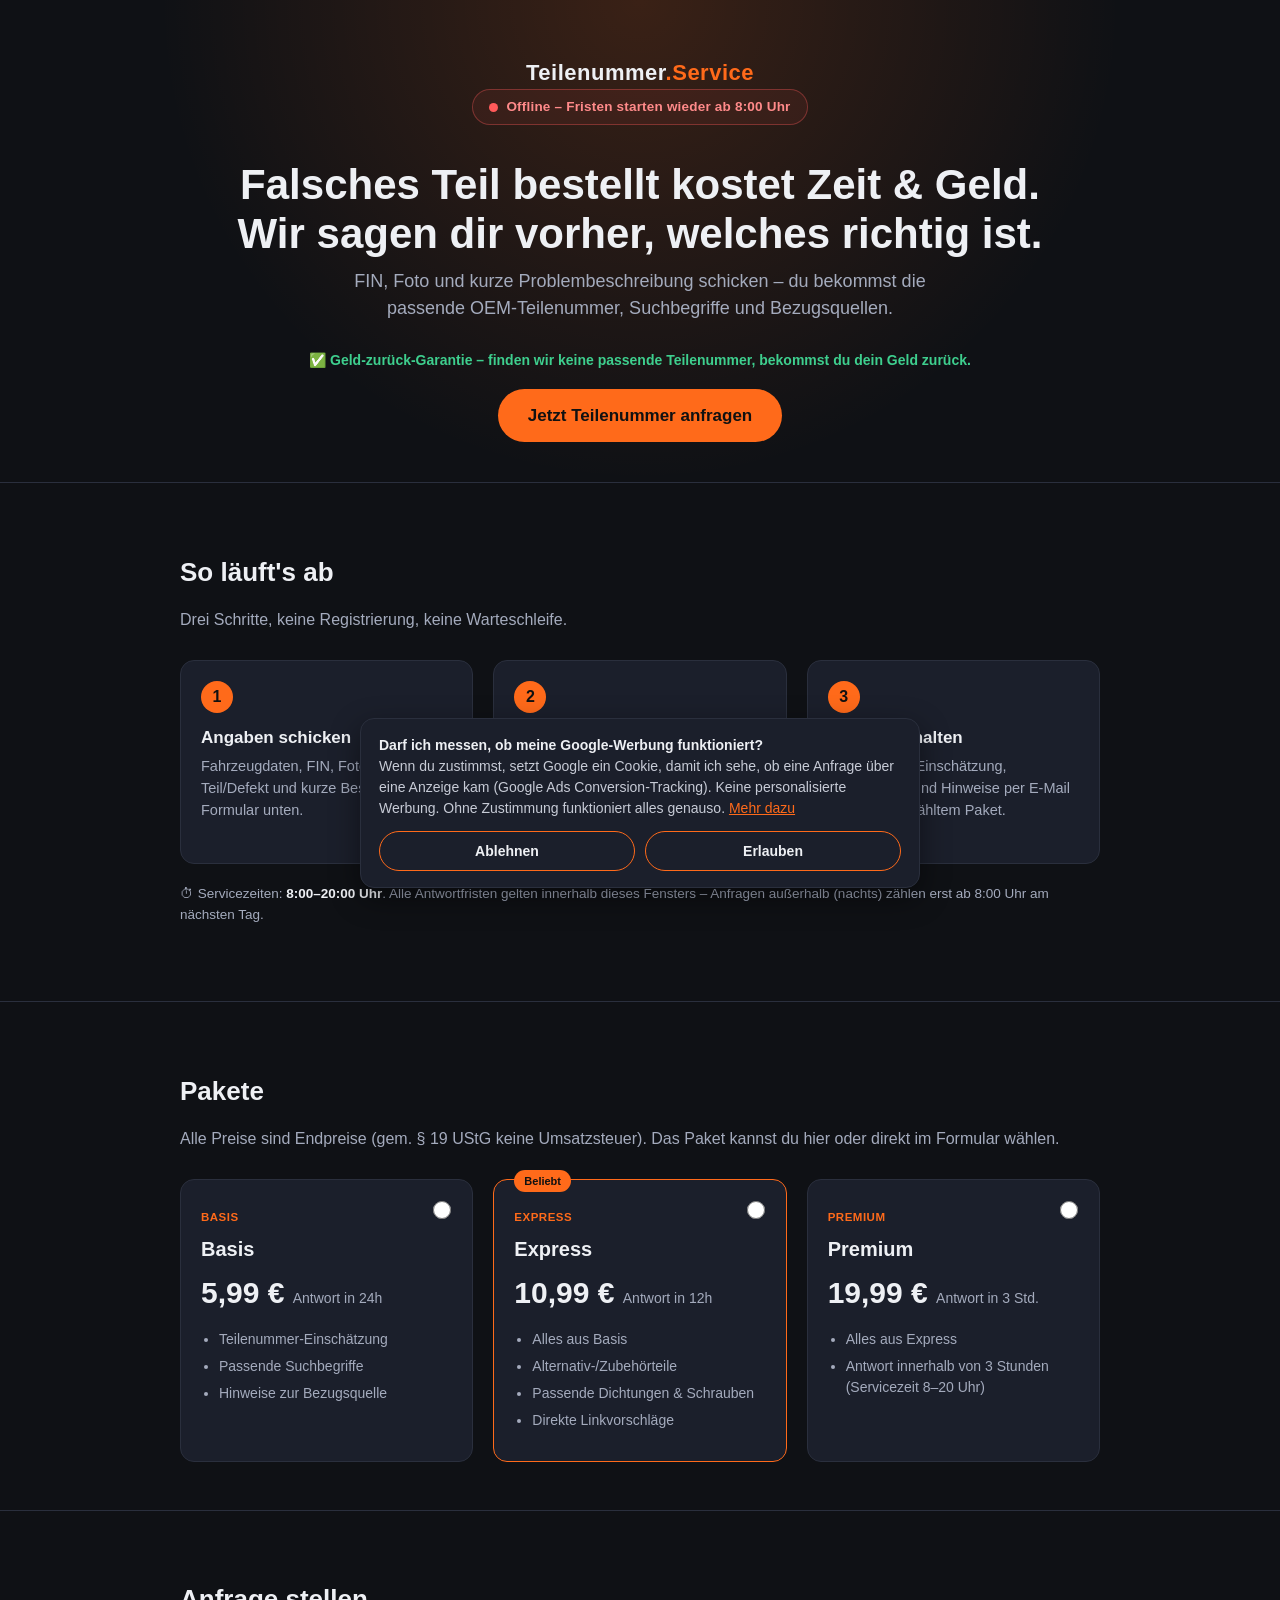
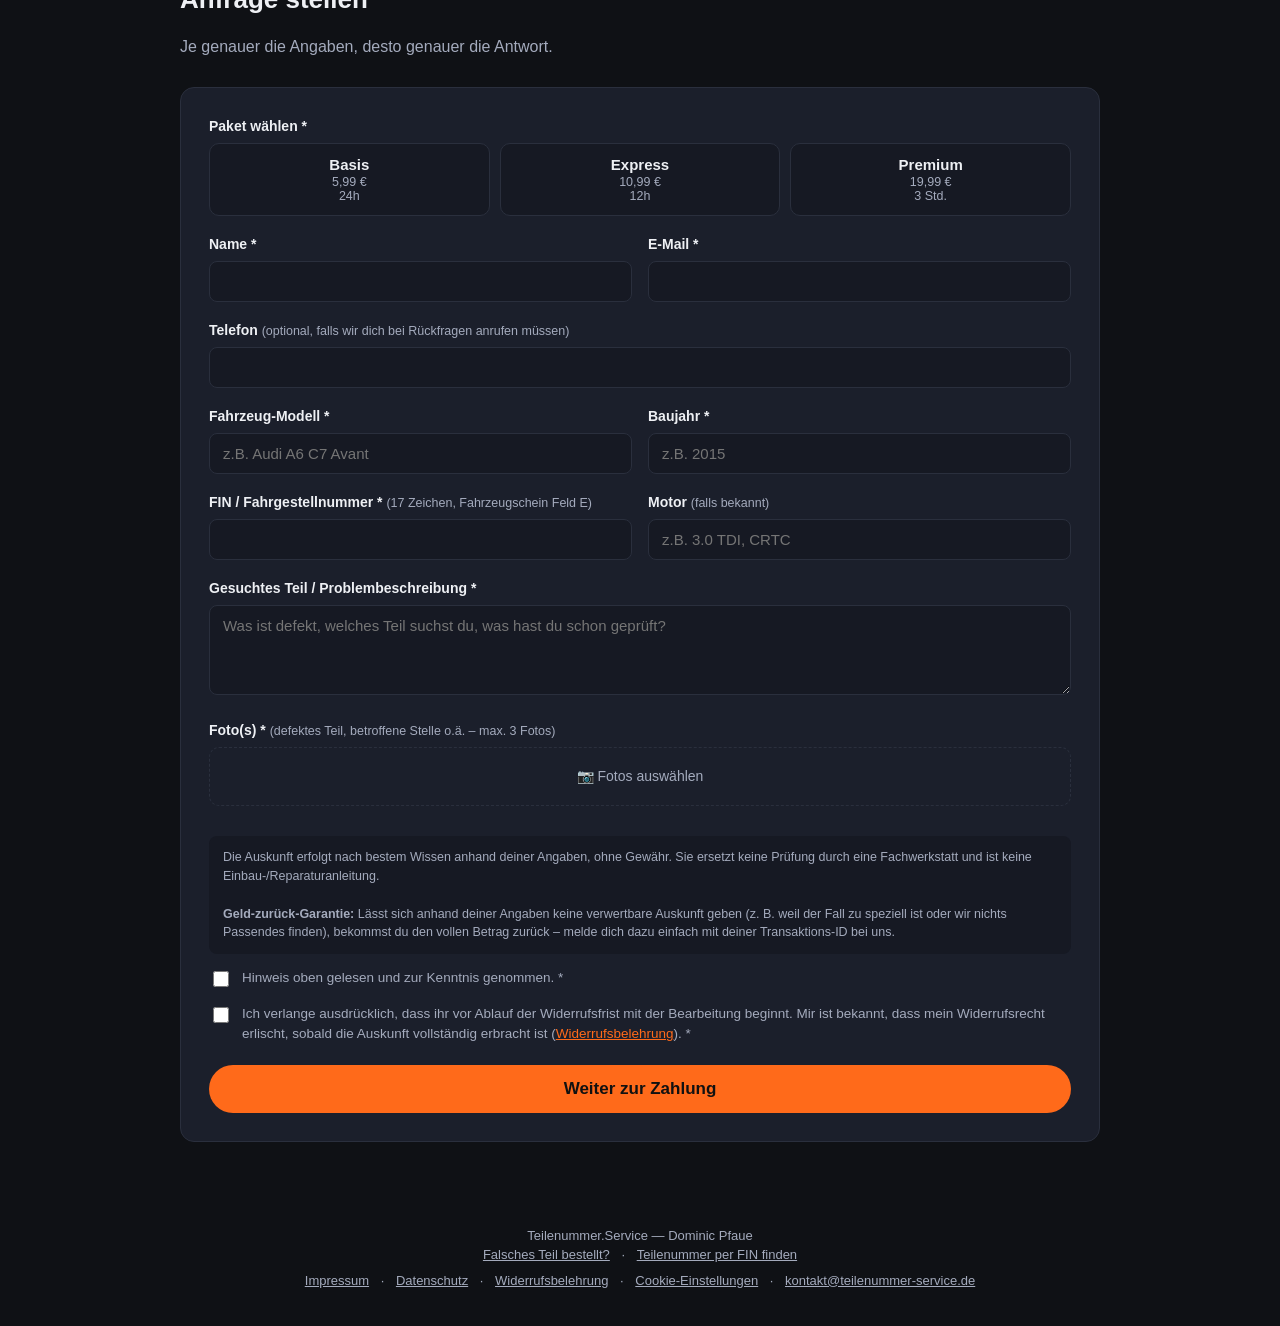
==== commit e0dc6896: "Google Ads Conversion-Tracking mit Einwilligung (consent.js), Datenschutz ergänzt" ====
--- a/index.html
+++ b/index.html
@@ -351,7 +351,7 @@
   <div class="wrap">
     <div>Teilenummer.Service — Dominic Pfaue</div>
     <div style="margin-bottom:6px;"><a href="ratgeber-falsches-teil-bestellt.html">Falsches Teil bestellt?</a> · <a href="ratgeber-teilenummer-per-fin-finden.html">Teilenummer per FIN finden</a></div>
-    <div><a href="impressum.html">Impressum</a> · <a href="datenschutz.html">Datenschutz</a> · <a href="widerruf.html">Widerrufsbelehrung</a> · <a href="mailto:kontakt@teilenummer-service.de">kontakt@teilenummer-service.de</a></div>
+    <div><a href="impressum.html">Impressum</a> · <a href="datenschutz.html">Datenschutz</a> · <a href="widerruf.html">Widerrufsbelehrung</a> · <a href="#" data-consent-settings>Cookie-Einstellungen</a> · <a href="mailto:kontakt@teilenummer-service.de">kontakt@teilenummer-service.de</a></div>
   </div>
 </footer>
 
@@ -611,10 +611,12 @@
   t.append('Paket ', Object.assign(document.createElement('strong'), { textContent: PLANS[selectedPlan.key].label }),
     ' · Transaktions-ID: ', Object.assign(document.createElement('strong'), { textContent: order.id }),
     document.createElement('br'), 'Antwort geht an ' + payload.email + '.');
+  try { if (window.tnsConversion) window.tnsConversion(selectedPlan.price, order.id); } catch (e) {}
   if (!sent) t.append(document.createElement('br'), 'Hinweis: Die Übertragung war gestört. Bitte schick uns kurz deine Transaktions-ID per E-Mail, damit nichts verloren geht.');
   document.getElementById('confirmation').scrollIntoView({ behavior: 'smooth' });
 }
 </script>
+<script src="consent.js?v=1"></script>
 <!-- Cloudflare Web Analytics --><script type='module' src='https://static.cloudflareinsights.com/beacon.min.js' data-cf-beacon='{"token": "d872927817e94946a4bc0a62241a03fe"}'></script><!-- End Cloudflare Web Analytics -->
 </body>
 </html>
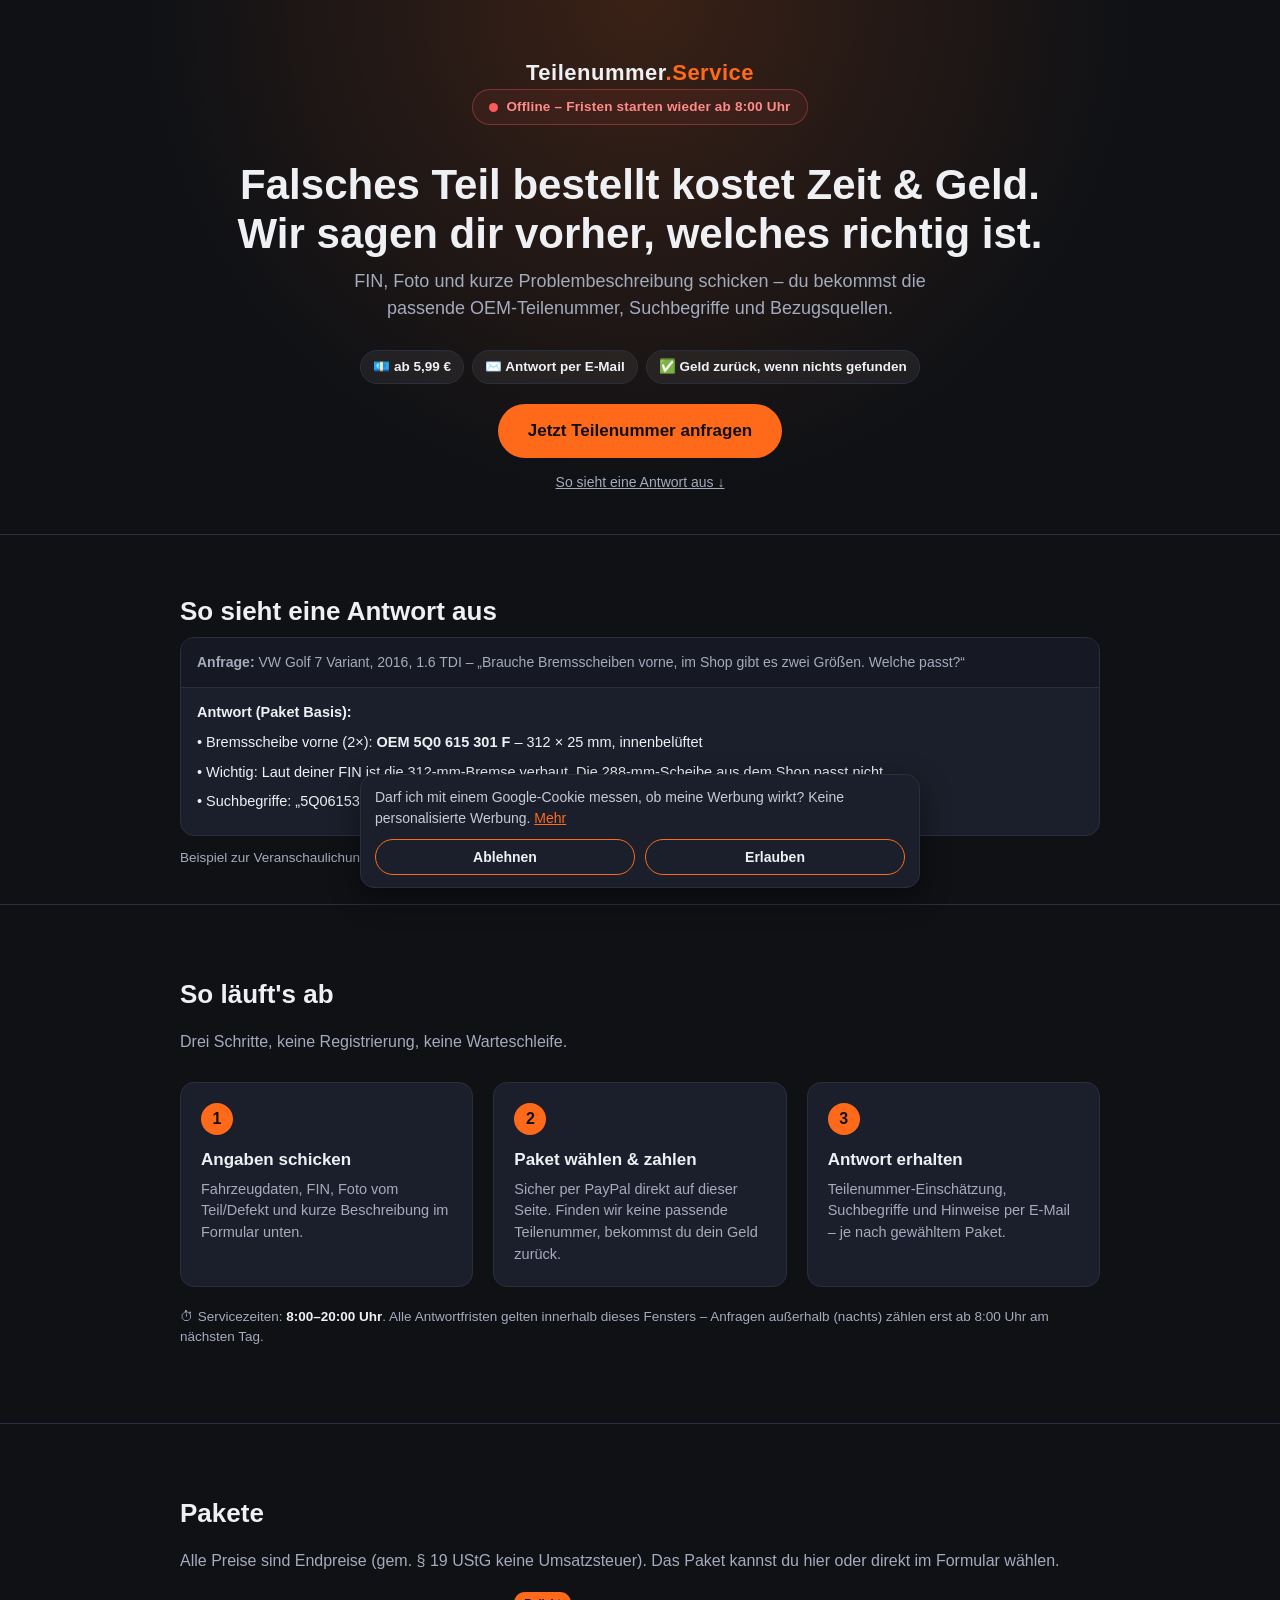
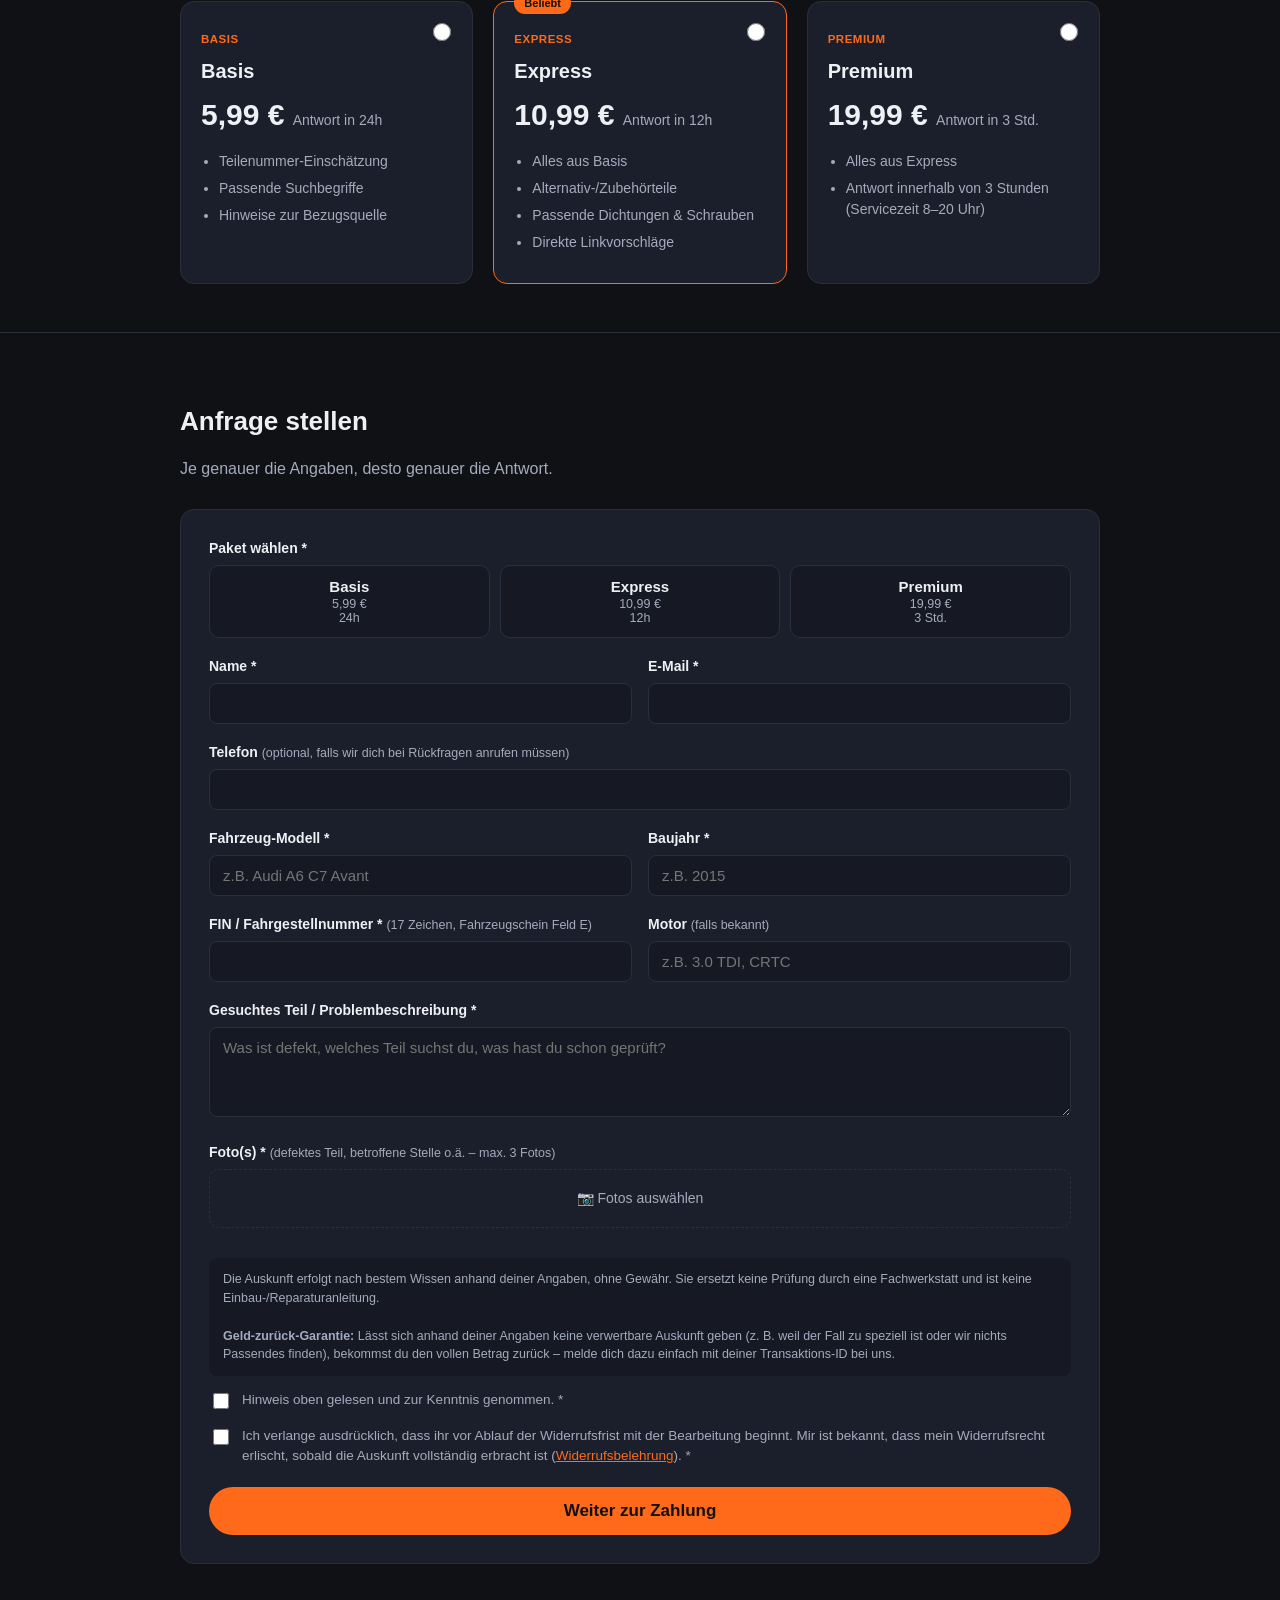
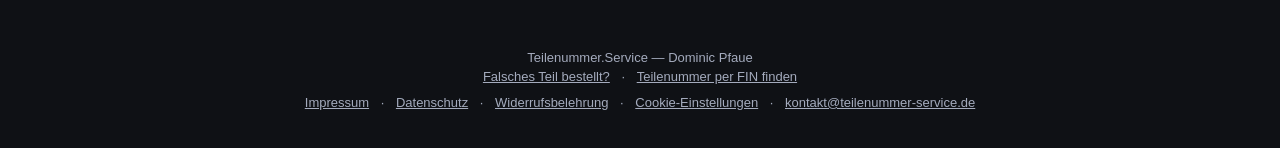
==== commit 0c838a4e: "Startseite: Preis-Kacheln + Beispiel-Antwort, kompakter Cookie-Hinweis, Ratgeber mit Kurz-Hinweis" ====
--- a/index.html
+++ b/index.html
@@ -165,6 +165,14 @@
     .steps,.pricing,.grid2{grid-template-columns:1fr;}
     form#reqform{padding:20px 16px;}
   }
+  .usp{display:flex;flex-wrap:wrap;justify-content:center;gap:8px;margin:0 0 20px;}
+  .usp span{background:rgba(255,255,255,.06);border:1px solid var(--border);border-radius:999px;padding:6px 12px;font-size:13.5px;font-weight:600;}
+  .sec-link{color:var(--text-dim);font-size:14px;}
+  #beispiel{padding:36px 0 8px;}
+  .mail{background:var(--card);border:1px solid var(--border);border-radius:var(--radius);overflow:hidden;text-align:left;}
+  .mail-q{padding:14px 16px;background:var(--bg-alt);color:var(--text-dim);font-size:14px;border-bottom:1px solid var(--border);}
+  .mail-a{padding:14px 16px;font-size:14.5px;}
+  .mail-a p{margin:0 0 8px;}
 </style>
 </head>
 <body>
@@ -175,10 +183,29 @@
     <div id="statusBadge" class="status-badge"><span class="dot"></span><span id="statusText">Status wird geprüft…</span></div>    <script>(function(){var h=parseInt(new Intl.DateTimeFormat('de-DE',{timeZone:'Europe/Berlin',hour:'2-digit',hour12:false}).format(new Date()),10);var o=h>=8&&h<20;var b=document.getElementById('statusBadge');var t=document.getElementById('statusText');if(b&&t){b.classList.toggle('online',o);b.classList.toggle('offline',!o);t.textContent=o?'Live – wir bearbeiten gerade Anfragen':'Offline – Fristen starten wieder ab 8:00 Uhr';}})();</script>
     <h1>Falsches Teil bestellt kostet Zeit &amp; Geld.<br>Wir sagen dir vorher, welches richtig ist.</h1>
     <p class="sub">FIN, Foto und kurze Problembeschreibung schicken – du bekommst die passende OEM-Teilenummer, Suchbegriffe und Bezugsquellen.</p>
-    <p style="color:var(--ok);font-weight:600;font-size:14px;margin:0 0 18px;">✅ Geld-zurück-Garantie – finden wir keine passende Teilenummer, bekommst du dein Geld zurück.</p>
+    <div class="usp">
+      <span>💶 ab 5,99 €</span><span>✉️ Antwort per E-Mail</span><span>✅ Geld zurück, wenn nichts gefunden</span>
+    </div>
     <a href="#anfrage" class="cta-btn">Jetzt Teilenummer anfragen</a>
+    <div style="margin-top:12px;"><a href="#beispiel" class="sec-link">So sieht eine Antwort aus ↓</a></div>
   </div>
 </header>
+
+<section id="beispiel">
+  <div class="wrap">
+    <h2>So sieht eine Antwort aus</h2>
+    <div class="mail">
+      <div class="mail-q"><strong>Anfrage:</strong> VW Golf 7 Variant, 2016, 1.6 TDI – „Brauche Bremsscheiben vorne, im Shop gibt es zwei Größen. Welche passt?“</div>
+      <div class="mail-a">
+        <p><strong>Antwort (Paket Basis):</strong></p>
+        <p>• Bremsscheibe vorne (2×): <b>OEM 5Q0 615 301 F</b> – 312 × 25 mm, innenbelüftet</p>
+        <p>• Wichtig: Laut deiner FIN ist die 312-mm-Bremse verbaut. Die 288-mm-Scheibe aus dem Shop passt <u>nicht</u>.</p>
+        <p>• Suchbegriffe: „5Q0615301F“, „Bremsscheibe 312x25 Golf 7“</p>
+      </div>
+    </div>
+    <p class="lead" style="margin-top:12px;font-size:13.5px;">Beispiel zur Veranschaulichung. Jede Antwort wird persönlich für dein Fahrzeug geprüft.</p>
+  </div>
+</section>
 
 <section id="ablauf">
   <div class="wrap">
@@ -394,6 +421,33 @@
   return q || 'direkt';
 })();
 
+// --- Trichter: anonym zählen, bis zu welchem Schritt ein Besuch kommt (keine Eingaben, keine Cookies) ---
+const visitId = newId();
+const funnelSent = {};
+function funnel(step) {
+  if (funnelSent[step] || navigator.webdriver) return;
+  funnelSent[step] = true;
+  try {
+    fetch(APPS_SCRIPT_URL, {
+      method: 'POST', mode: 'no-cors', keepalive: true,
+      headers: { 'Content-Type': 'text/plain;charset=utf-8' },
+      body: JSON.stringify({ kind: 'funnel', visit: visitId, step, quelle,
+        plan: selectedPlan ? selectedPlan.key : '',
+        device: window.matchMedia && matchMedia('(max-width: 700px)').matches ? 'mobil' : 'desktop' })
+    }).catch(() => {});
+  } catch (e) {}
+}
+funnel('1 Seite geöffnet');
+try {
+  const pk = document.getElementById('pakete');
+  if (pk && 'IntersectionObserver' in window) {
+    const io = new IntersectionObserver(es => {
+      if (es.some(x => x.isIntersecting)) { funnel('1b Preise gesehen'); io.disconnect(); }
+    }, { threshold: 0.2 });
+    io.observe(pk);
+  }
+} catch (e) {}
+
 // --- Live/Offline-Status je nach Servicezeiten (8–20 Uhr, deutsche Zeit) ---
 function updateStatusBadge() {
   const badge = document.getElementById('statusBadge');
@@ -423,8 +477,8 @@
   });
   document.getElementById('planField').classList.remove('need');
 }
-document.querySelectorAll('.plan').forEach(card => card.addEventListener('click', () => selectPlan(card.dataset.plan)));
-document.querySelectorAll('.pp').forEach(btn => btn.addEventListener('click', () => selectPlan(btn.dataset.plan)));
+document.querySelectorAll('.plan').forEach(card => card.addEventListener('click', () => { selectPlan(card.dataset.plan); funnel('2 Paket gewählt'); }));
+document.querySelectorAll('.pp').forEach(btn => btn.addEventListener('click', () => { selectPlan(btn.dataset.plan); funnel('2 Paket gewählt'); }));
 try { const p = new URLSearchParams(location.search).get('paket'); if (p) selectPlan(p); } catch (e) {}
 
 // --- FIN immer in Großbuchstaben ---
@@ -471,7 +525,7 @@
   fileDrop.textContent = 'Fotos werden verarbeitet…';
   let failed = 0;
   for (const f of take) {
-    try { photos.push({ dataUrl: await compressImage(f, 1400, 0.72) }); photosChanged = true; }
+    try { photos.push({ dataUrl: await compressImage(f, 1400, 0.72) }); photosChanged = true; funnel('4 Foto hinzugefügt'); }
     catch (e) { failed++; }
   }
   renderPhotos();
@@ -529,6 +583,7 @@
 // --- Validierung + Wechsel zur Zahlung ---
 const form = document.getElementById('reqform');
 const errorBox = document.getElementById('errorBox');
+form.addEventListener('input', () => funnel('3 Formular begonnen'));
 
 document.getElementById('toStage2').addEventListener('click', () => {
   errorBox.style.display = 'none';
@@ -538,6 +593,7 @@
   }
   if (!form.checkValidity()) { form.reportValidity(); return; }
   if (photos.length === 0) return showError('Bitte mindestens ein Foto hochladen.');
+  funnel('5 Weiter zur Zahlung');
 
   // Formular vor der Zahlung sichern (Fotos nur, wenn sie sich geändert haben)
   const payload = Object.assign({ kind: 'request' }, formData(), { photos: photosChanged ? photos.map(p => p.dataUrl) : [] });
@@ -570,13 +626,13 @@
   paypalRendered = true;
   paypal.Buttons({
     style: { layout: 'vertical', color: 'gold', shape: 'pill', label: 'buynow' },
-    createOrder: (data, actions) => actions.order.create({
+    createOrder: (data, actions) => (funnel('6 PayPal geöffnet'), actions.order.create({
       purchase_units: [{
         amount: { value: selectedPlan.price, currency_code: 'EUR' },
         description: 'Teilenummer.Service – Paket ' + PLANS[selectedPlan.key].label,
         custom_id: requestId
       }]
-    }),
+    })),
     onApprove: async (data, actions) => {
       const order = await actions.order.capture();
       await submitPaid(order);
@@ -593,6 +649,7 @@
 
 // --- Nach der Zahlung: Anfrage als bezahlt melden (inkl. aller Daten als Rückfallebene) ---
 async function submitPaid(order) {
+  funnel('7 Bezahlt');
   const payload = Object.assign({ kind: 'paid' }, formData(), {
     photos: photos.map(p => p.dataUrl),
     paypalOrderId: order.id,
@@ -616,7 +673,7 @@
   document.getElementById('confirmation').scrollIntoView({ behavior: 'smooth' });
 }
 </script>
-<script src="consent.js?v=1"></script>
+<script src="consent.js?v=2"></script>
 <!-- Cloudflare Web Analytics --><script type='module' src='https://static.cloudflareinsights.com/beacon.min.js' data-cf-beacon='{"token": "d872927817e94946a4bc0a62241a03fe"}'></script><!-- End Cloudflare Web Analytics -->
 </body>
 </html>
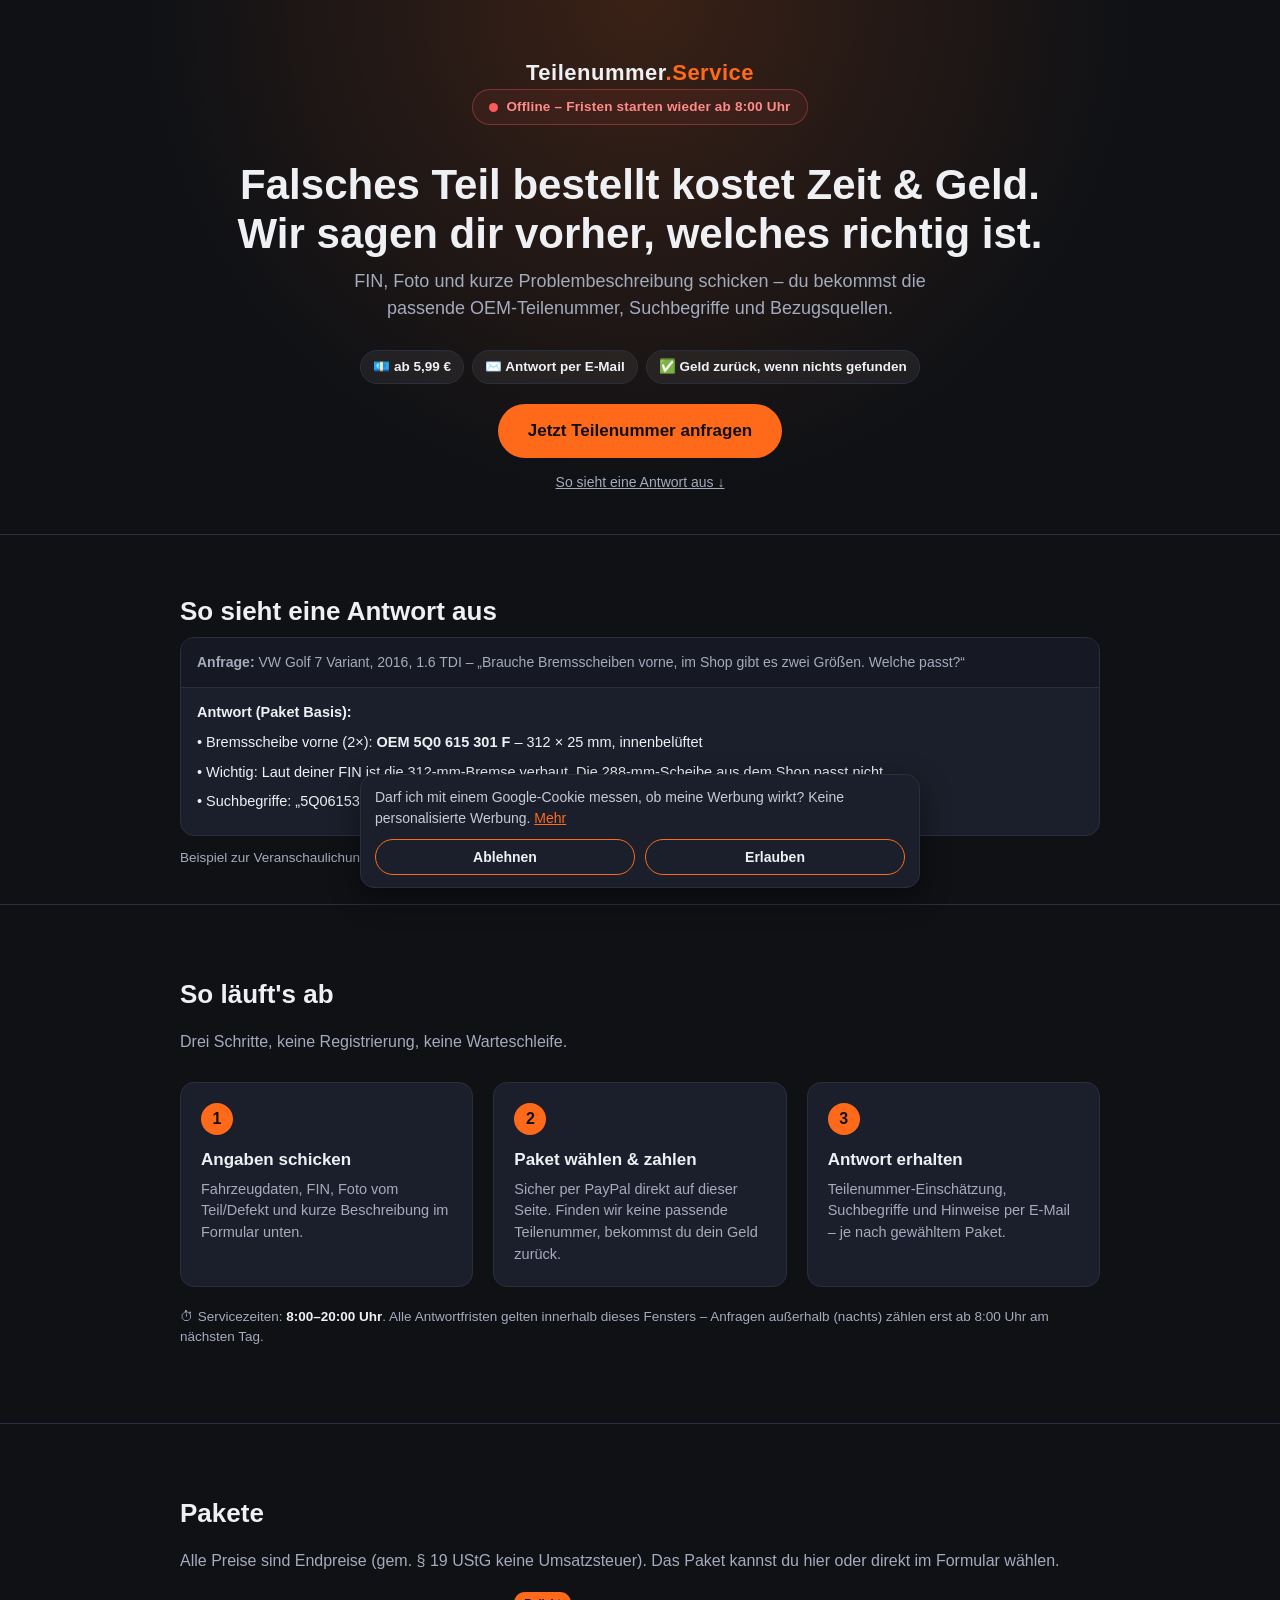
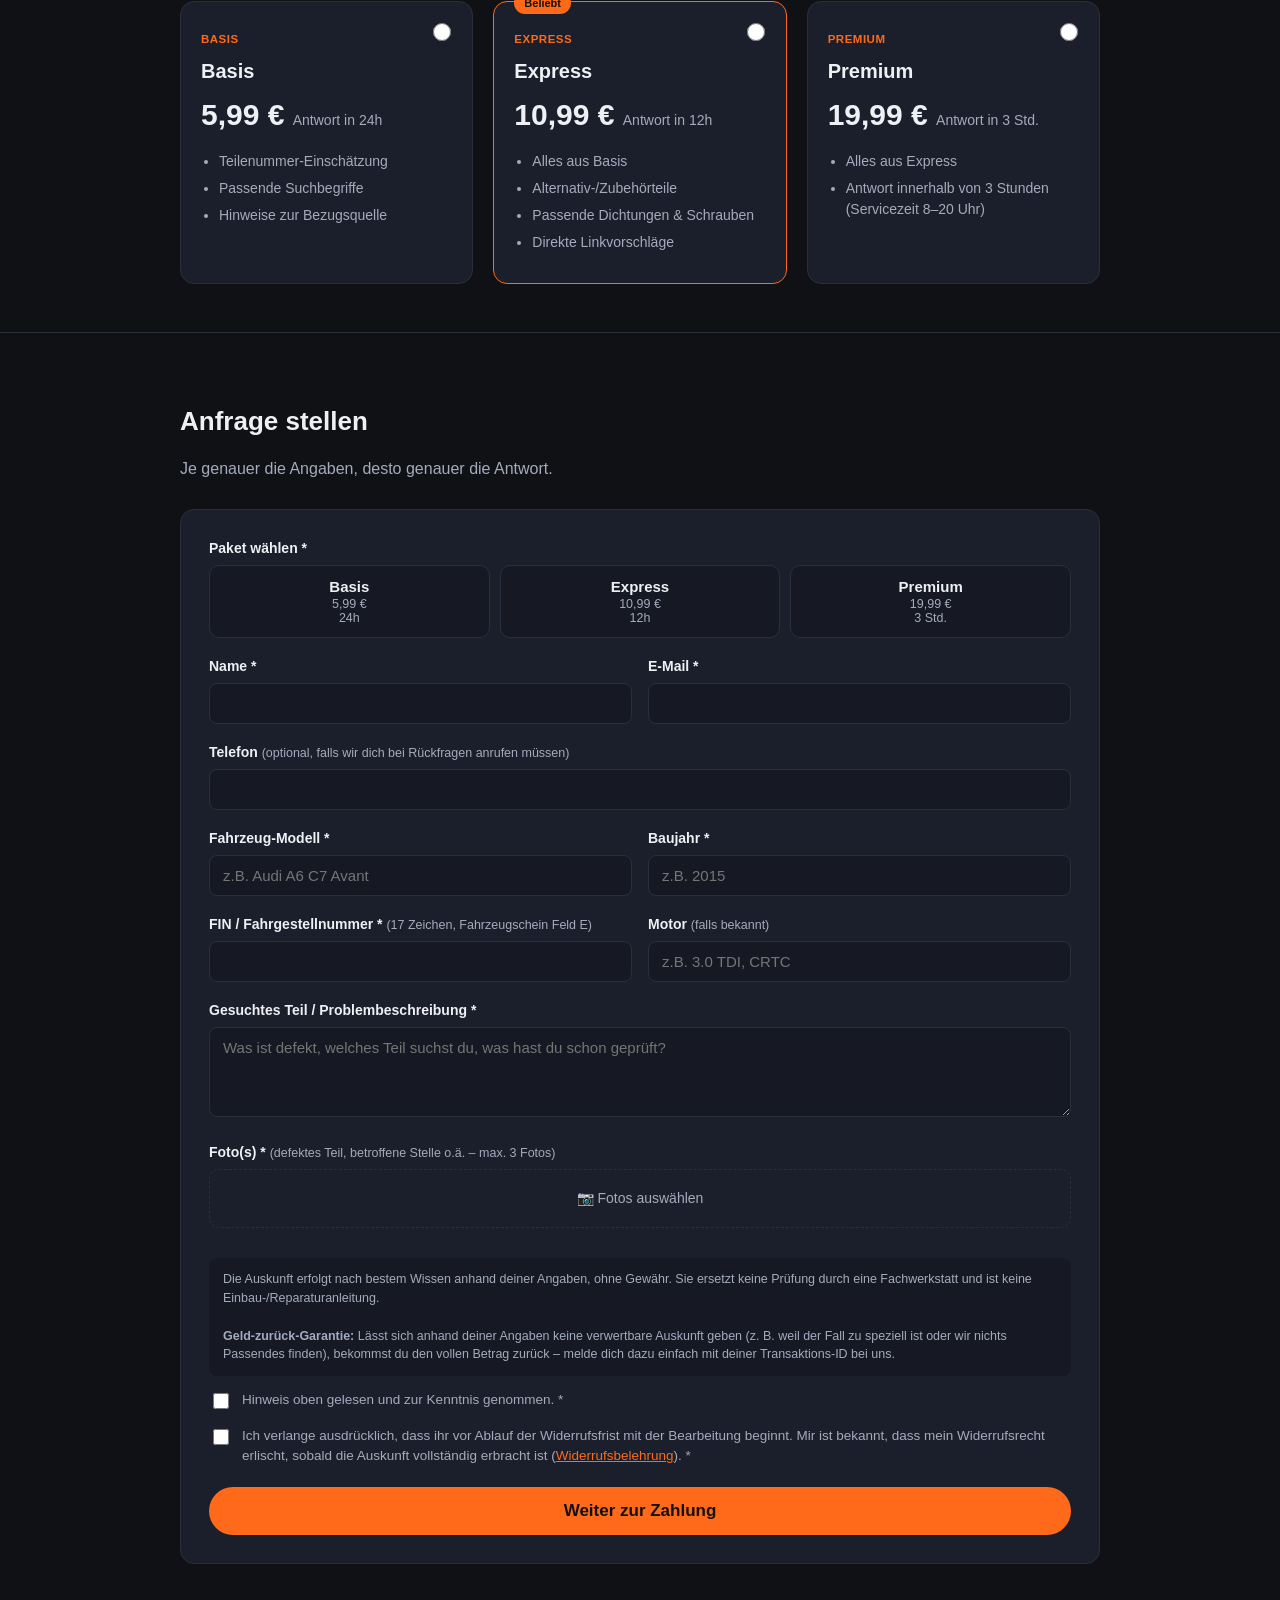
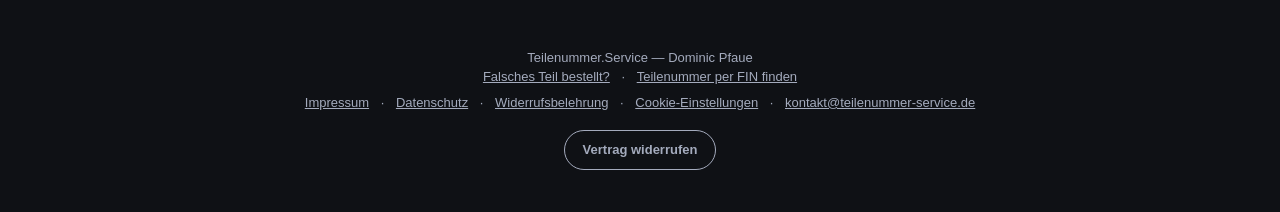
==== commit b961e8f3: "Widerrufsbutton § 356a BGB: Seite widerrufen.html + Schaltflächen" ====
--- a/index.html
+++ b/index.html
@@ -380,7 +380,7 @@
     <div style="margin-bottom:6px;"><a href="ratgeber-falsches-teil-bestellt.html">Falsches Teil bestellt?</a> · <a href="ratgeber-teilenummer-per-fin-finden.html">Teilenummer per FIN finden</a></div>
     <div><a href="impressum.html">Impressum</a> · <a href="datenschutz.html">Datenschutz</a> · <a href="widerruf.html">Widerrufsbelehrung</a> · <a href="#" data-consent-settings>Cookie-Einstellungen</a> · <a href="mailto:kontakt@teilenummer-service.de">kontakt@teilenummer-service.de</a></div>
   </div>
-</footer>
+<div style="text-align:center;margin:18px 0 6px"><a href="widerrufen.html" style="display:inline-block;padding:9px 18px;border:1.5px solid currentColor;border-radius:999px;font-weight:700;text-decoration:none">Vertrag widerrufen</a></div></footer>
 
 <script src="https://www.paypal.com/sdk/js?client-id=BAAsjVXxgdQBDmmix0nPcFfvPWdEdysRrlNo1NUGm29-Db1CYm8RUYOWF1LtGmYuGYv70AgUrjaHHSVO_o&currency=EUR&locale=de_DE"></script>
 <script>
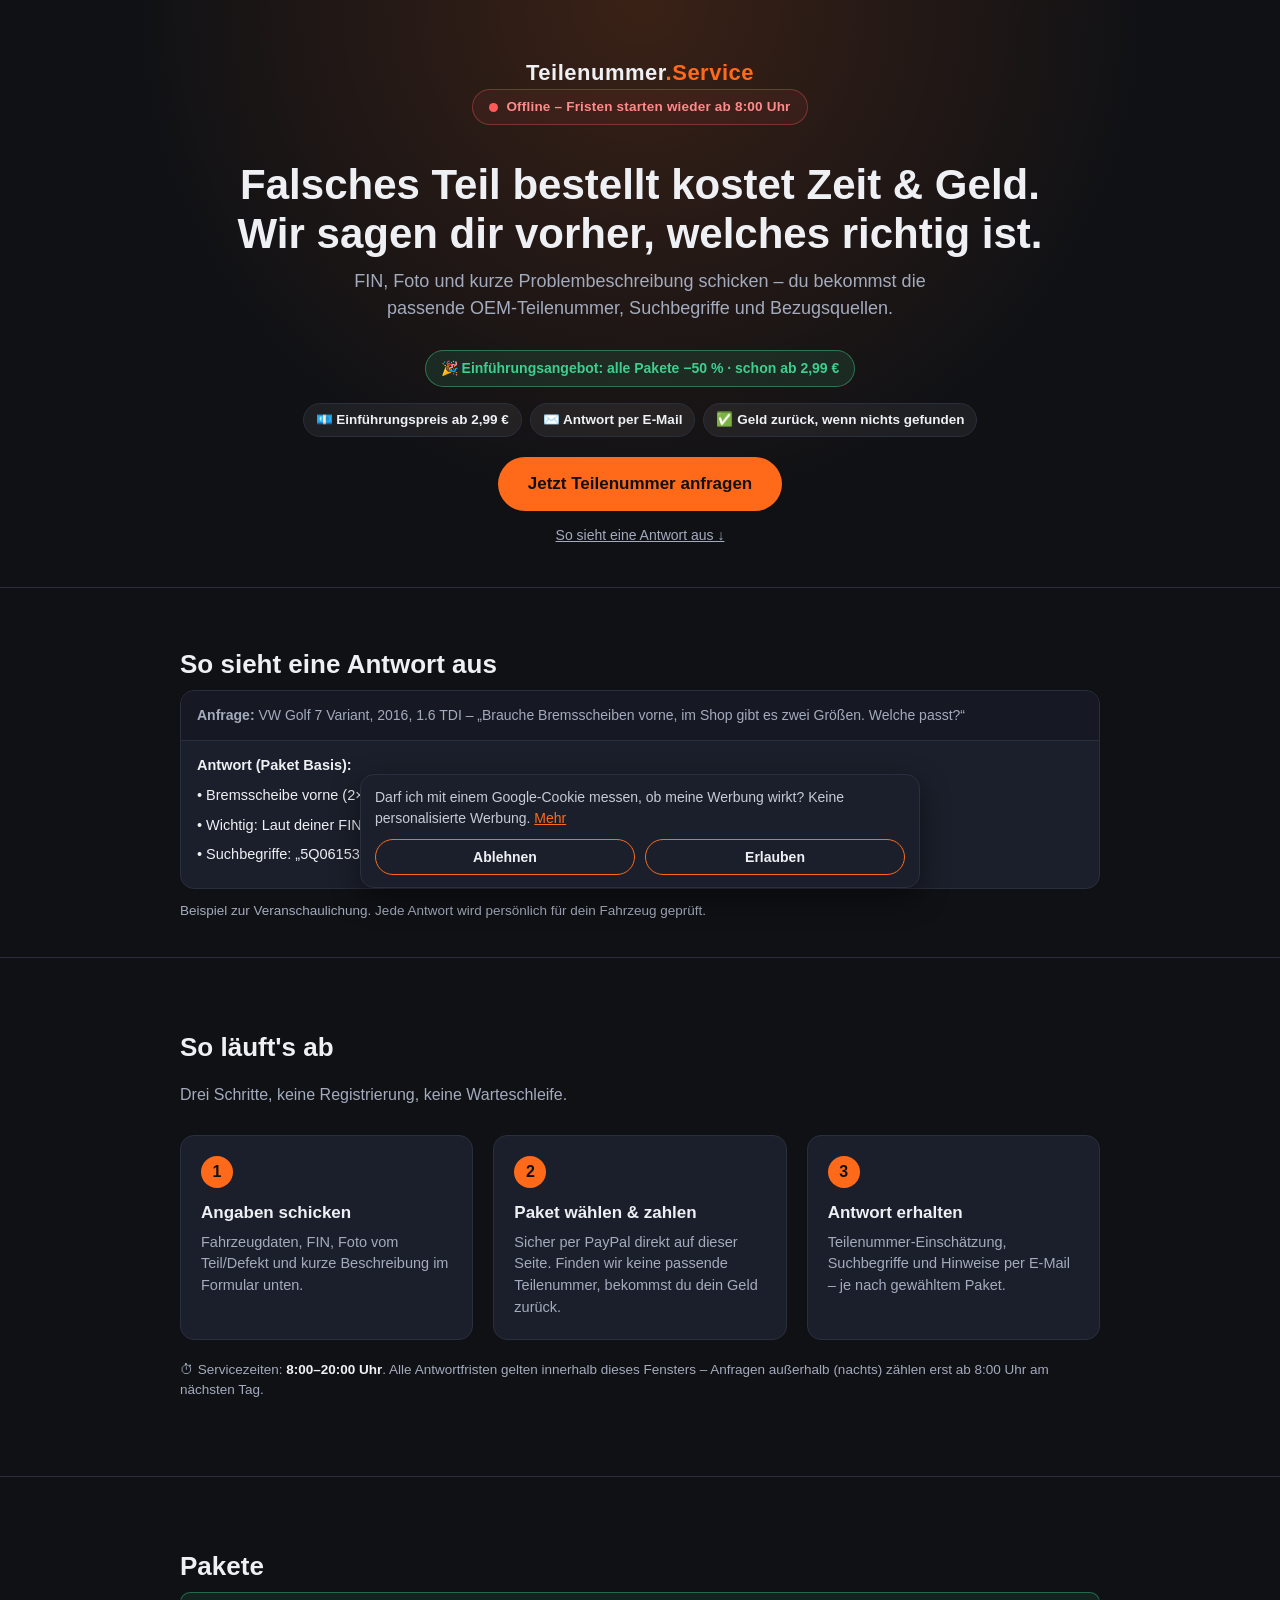
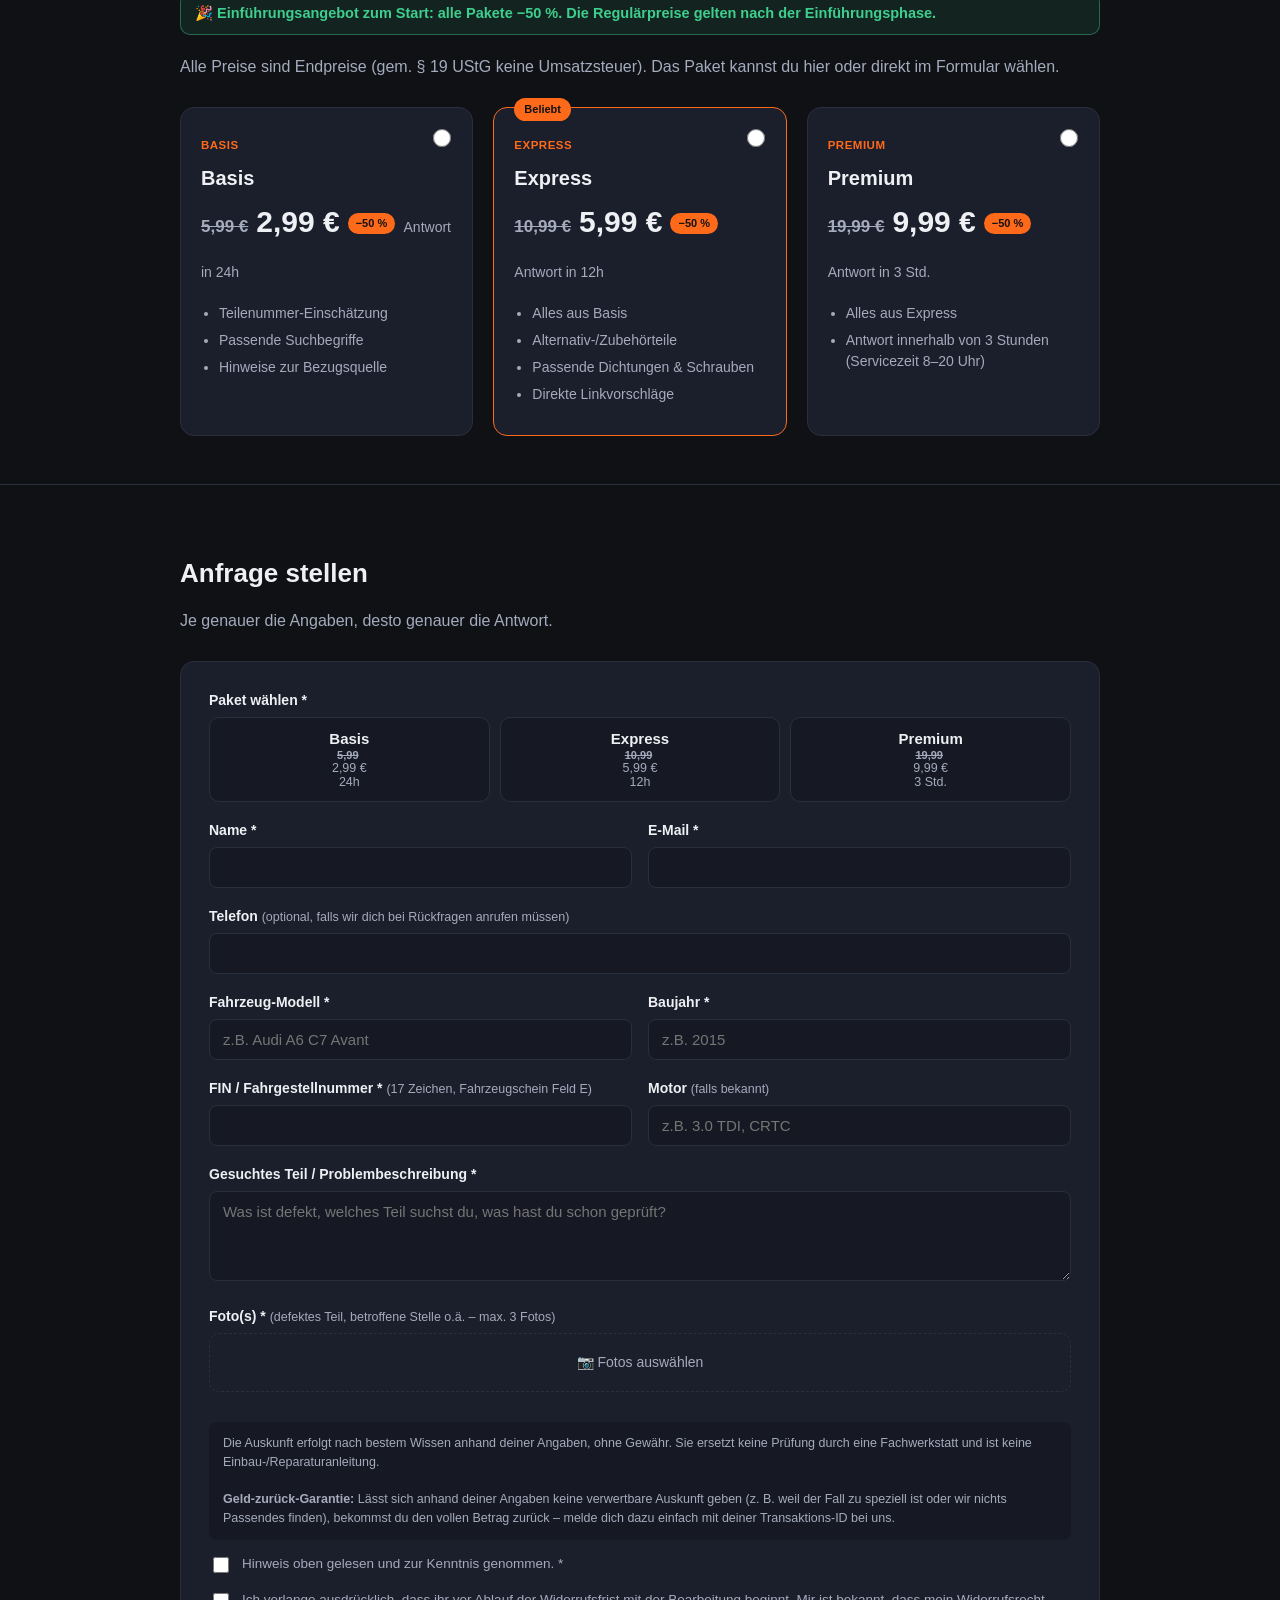
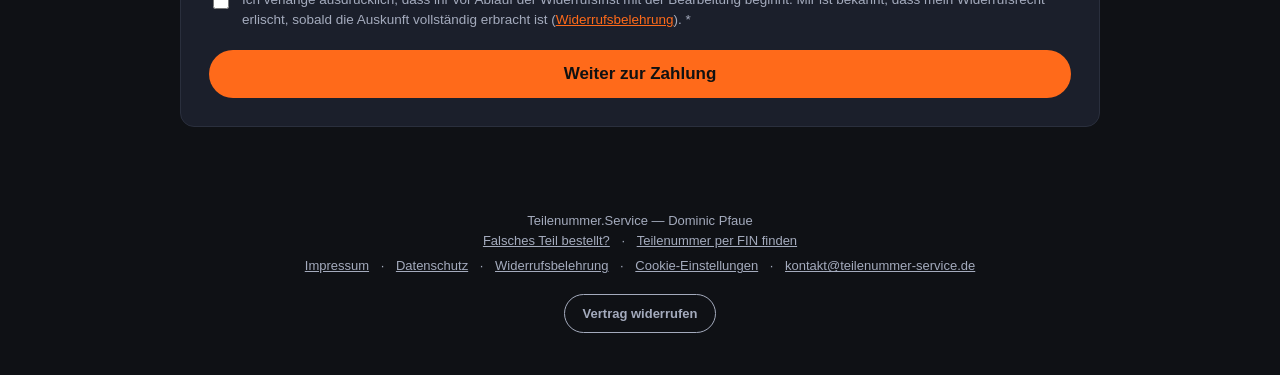
==== commit 0b394a95: "Einführungsrabatt -50%: Preise 2,99/5,99/9,99 + Rabatt-Optik" ====
--- a/index.html
+++ b/index.html
@@ -4,7 +4,7 @@
 <meta charset="UTF-8">
 <meta name="viewport" content="width=device-width, initial-scale=1.0">
 <title>Kfz-Ersatzteilnummer finden per FIN & Foto | Teilenummer.Service</title>
-<meta name="description" content="Falsches Teil bestellt? Schick FIN, Foto und Problembeschreibung – wir ermitteln deine passende Kfz-Ersatzteilnummer, ab 5,99€, mit Geld-zurück-Garantie.">
+<meta name="description" content="Falsches Teil bestellt? Schick FIN, Foto und Problembeschreibung – wir ermitteln deine passende Kfz-Ersatzteilnummer, ab 2,99€, mit Geld-zurück-Garantie.">
 <link rel="canonical" href="https://teilenummer-service.de/">
 <link rel="icon" type="image/png" href="[data-uri]">
 <meta name="theme-color" content="#0f1115">
@@ -12,7 +12,7 @@
 <meta property="og:locale" content="de_DE">
 <meta property="og:url" content="https://teilenummer-service.de/">
 <meta property="og:title" content="Kfz-Ersatzteilnummer finden per FIN & Foto | Teilenummer.Service">
-<meta property="og:description" content="Falsches Teil bestellt? Schick FIN, Foto und Problembeschreibung – wir ermitteln deine passende Kfz-Ersatzteilnummer, ab 5,99€, mit Geld-zurück-Garantie.">
+<meta property="og:description" content="Falsches Teil bestellt? Schick FIN, Foto und Problembeschreibung – wir ermitteln deine passende Kfz-Ersatzteilnummer, ab 2,99€, mit Geld-zurück-Garantie.">
 <script type="application/ld+json">
 {
   "@context": "https://schema.org",
@@ -35,21 +35,21 @@
     {
       "@type": "Offer",
       "name": "Basis",
-      "price": "5.99",
+      "price": "2.99",
       "priceCurrency": "EUR",
       "description": "Teilenummer-Einschätzung, Suchbegriffe, Hinweise zur Bezugsquelle. Antwort in 24h."
     },
     {
       "@type": "Offer",
       "name": "Express",
-      "price": "10.99",
+      "price": "5.99",
       "priceCurrency": "EUR",
       "description": "Zusätzlich Alternativ-/Zubehörteile, passende Dichtungen & Schrauben, Linkvorschläge. Antwort in 12h."
     },
     {
       "@type": "Offer",
       "name": "Premium",
-      "price": "19.99",
+      "price": "9.99",
       "priceCurrency": "EUR",
       "description": "Wie Express, Antwort innerhalb von 3 Stunden (Servicezeit 8–20 Uhr)."
     }
@@ -173,6 +173,11 @@
   .mail-q{padding:14px 16px;background:var(--bg-alt);color:var(--text-dim);font-size:14px;border-bottom:1px solid var(--border);}
   .mail-a{padding:14px 16px;font-size:14.5px;}
   .mail-a p{margin:0 0 8px;}
+  .deal-badge{display:inline-block;background:rgba(62,207,142,.12);color:var(--ok);border:1px solid rgba(62,207,142,.45);border-radius:999px;padding:7px 15px;font-size:14px;font-weight:700;margin:0 0 16px;}
+  .deal-note{background:rgba(62,207,142,.1);border:1px solid rgba(62,207,142,.4);color:var(--ok);border-radius:10px;padding:10px 14px;font-weight:600;font-size:14.5px;margin-bottom:20px;}
+  .plan .price .old{color:var(--text-dim);text-decoration:line-through;font-weight:600;font-size:17px;margin-right:8px;}
+  .plan .save{display:inline-block;background:var(--accent);color:#111;border-radius:999px;font-size:11px;font-weight:800;padding:2px 8px;margin-left:8px;vertical-align:middle;}
+  .pp .old{text-decoration:line-through;color:var(--text-dim);font-size:11px;margin-right:3px;font-weight:600;}
 </style>
 </head>
 <body>
@@ -183,8 +188,9 @@
     <div id="statusBadge" class="status-badge"><span class="dot"></span><span id="statusText">Status wird geprüft…</span></div>    <script>(function(){var h=parseInt(new Intl.DateTimeFormat('de-DE',{timeZone:'Europe/Berlin',hour:'2-digit',hour12:false}).format(new Date()),10);var o=h>=8&&h<20;var b=document.getElementById('statusBadge');var t=document.getElementById('statusText');if(b&&t){b.classList.toggle('online',o);b.classList.toggle('offline',!o);t.textContent=o?'Live – wir bearbeiten gerade Anfragen':'Offline – Fristen starten wieder ab 8:00 Uhr';}})();</script>
     <h1>Falsches Teil bestellt kostet Zeit &amp; Geld.<br>Wir sagen dir vorher, welches richtig ist.</h1>
     <p class="sub">FIN, Foto und kurze Problembeschreibung schicken – du bekommst die passende OEM-Teilenummer, Suchbegriffe und Bezugsquellen.</p>
+    <div class="deal-badge">🎉 Einführungsangebot: alle Pakete −50 % · schon ab 2,99 €</div>
     <div class="usp">
-      <span>💶 ab 5,99 €</span><span>✉️ Antwort per E-Mail</span><span>✅ Geld zurück, wenn nichts gefunden</span>
+      <span>💶 Einführungspreis ab 2,99 €</span><span>✉️ Antwort per E-Mail</span><span>✅ Geld zurück, wenn nichts gefunden</span>
     </div>
     <a href="#anfrage" class="cta-btn">Jetzt Teilenummer anfragen</a>
     <div style="margin-top:12px;"><a href="#beispiel" class="sec-link">So sieht eine Antwort aus ↓</a></div>
@@ -228,25 +234,26 @@
 <section id="pakete">
   <div class="wrap">
     <h2>Pakete</h2>
+    <div class="deal-note">🎉 Einführungsangebot zum Start: alle Pakete −50 %. Die Regulärpreise gelten nach der Einführungsphase.</div>
     <p class="lead">Alle Preise sind Endpreise (gem. §&nbsp;19 UStG keine Umsatzsteuer). Das Paket kannst du hier oder direkt im Formular wählen.</p>
     <div class="pricing" id="pricingCards">
-      <label class="plan" data-plan="basis" data-price="5.99">
+      <label class="plan" data-plan="basis" data-price="2.99">
         <input type="radio" name="planRadio" value="basis">
         <span class="badge">Basis</span>
         <h3>Basis</h3>
-        <div class="price">5,99&nbsp;€ <small>Antwort in 24h</small></div>
+        <div class="price"><span class="old">5,99&nbsp;€</span>2,99&nbsp;€<span class="save">−50 %</span> <small>Antwort in 24h</small></div>
         <ul>
           <li>Teilenummer-Einschätzung</li>
           <li>Passende Suchbegriffe</li>
           <li>Hinweise zur Bezugsquelle</li>
         </ul>
       </label>
-      <label class="plan featured" data-plan="express" data-price="10.99">
+      <label class="plan featured" data-plan="express" data-price="5.99">
         <div class="flag">Beliebt</div>
         <input type="radio" name="planRadio" value="express">
         <span class="badge">Express</span>
         <h3>Express</h3>
-        <div class="price">10,99&nbsp;€ <small>Antwort in 12h</small></div>
+        <div class="price"><span class="old">10,99&nbsp;€</span>5,99&nbsp;€<span class="save">−50 %</span> <small>Antwort in 12h</small></div>
         <ul>
           <li>Alles aus Basis</li>
           <li>Alternativ-/Zubehörteile</li>
@@ -254,11 +261,11 @@
           <li>Direkte Linkvorschläge</li>
         </ul>
       </label>
-      <label class="plan" data-plan="premium" data-price="19.99">
+      <label class="plan" data-plan="premium" data-price="9.99">
         <input type="radio" name="planRadio" value="premium">
         <span class="badge">Premium</span>
         <h3>Premium</h3>
-        <div class="price">19,99&nbsp;€ <small>Antwort in 3&nbsp;Std.</small></div>
+        <div class="price"><span class="old">19,99&nbsp;€</span>9,99&nbsp;€<span class="save">−50 %</span> <small>Antwort in 3&nbsp;Std.</small></div>
         <ul>
           <li>Alles aus Express</li>
           <li>Antwort innerhalb von 3 Stunden (Servicezeit 8–20 Uhr)</li>
@@ -280,9 +287,9 @@
         <div class="field" id="planField">
           <label>Paket wählen *</label>
           <div class="plan-picker" id="planPicker" role="radiogroup" aria-label="Paket">
-            <button type="button" class="pp" data-plan="basis" role="radio" aria-checked="false"><b>Basis</b><span>5,99&nbsp;€<br>24h</span></button>
-            <button type="button" class="pp" data-plan="express" role="radio" aria-checked="false"><b>Express</b><span>10,99&nbsp;€<br>12h</span></button>
-            <button type="button" class="pp" data-plan="premium" role="radio" aria-checked="false"><b>Premium</b><span>19,99&nbsp;€<br>3&nbsp;Std.</span></button>
+            <button type="button" class="pp" data-plan="basis" role="radio" aria-checked="false"><b>Basis</b><span><span class="old">5,99</span>2,99&nbsp;€<br>24h</span></button>
+            <button type="button" class="pp" data-plan="express" role="radio" aria-checked="false"><b>Express</b><span><span class="old">10,99</span>5,99&nbsp;€<br>12h</span></button>
+            <button type="button" class="pp" data-plan="premium" role="radio" aria-checked="false"><b>Premium</b><span><span class="old">19,99</span>9,99&nbsp;€<br>3&nbsp;Std.</span></button>
           </div>
         </div>
 
@@ -389,9 +396,9 @@
 /* ======================================= */
 
 const PLANS = {
-  basis:   { label: "Basis (24h)",          price: "5.99"  },
-  express: { label: "Express (12h)",        price: "10.99" },
-  premium: { label: "Premium (3 Std.)",     price: "19.99" }
+  basis:   { label: "Basis (24h)",          price: "2.99"  },
+  express: { label: "Express (12h)",        price: "5.99" },
+  premium: { label: "Premium (3 Std.)",     price: "9.99" }
 };
 const MAX_PHOTOS = 3;
 let selectedPlan = null;     // { key, price }
